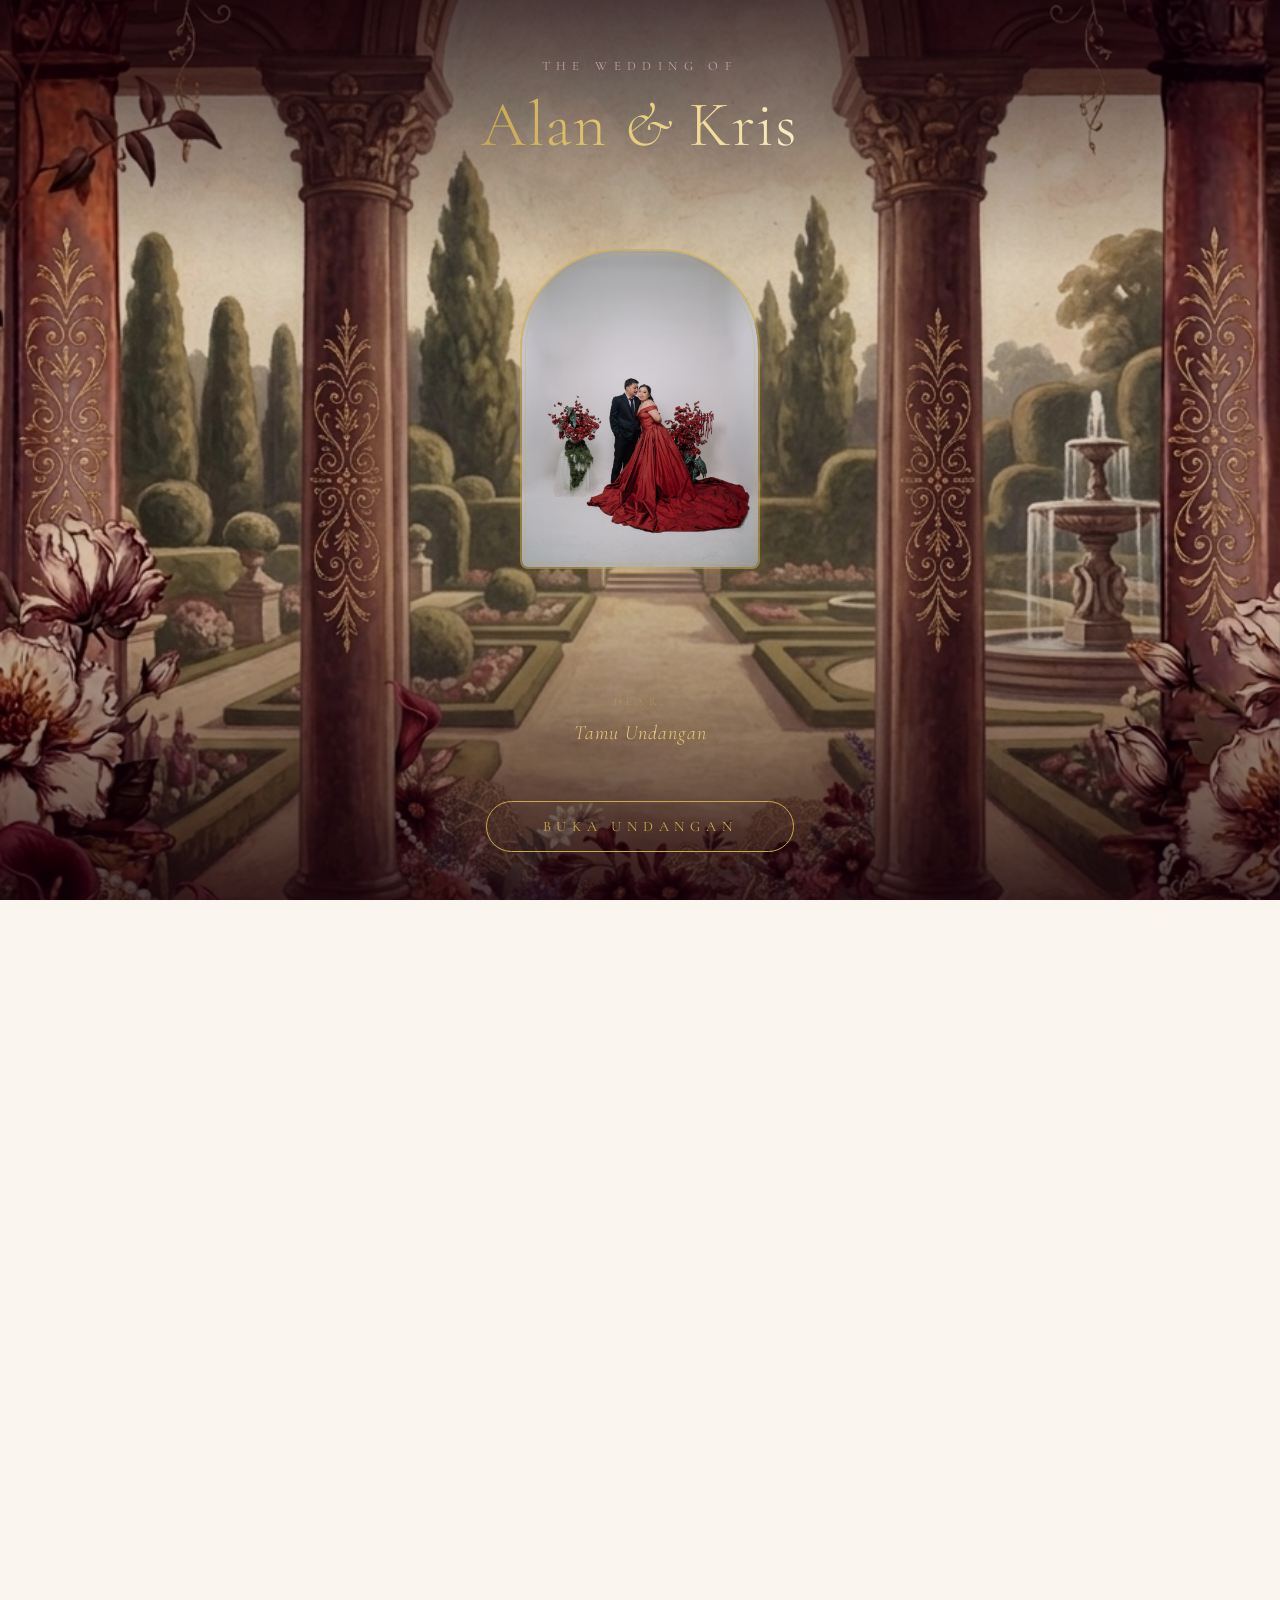
==== index.html @ 200d4e0f "update again" ====
<!DOCTYPE html>
<html lang="id">

<head>
    <meta charset="UTF-8">
    <meta name="viewport" content="width=device-width, initial-scale=1.0">
    <title>Undangan Pernikahan — Alan & Kris</title>
    <link rel="preconnect" href="https://fonts.googleapis.com">
    <link
        href="https://fonts.googleapis.com/css2?family=Cormorant+Garamond:ital,wght@0,300;0,400;0,600;1,300;1,400;1,600&family=EB+Garamond:ital,wght@0,400;0,500;1,400&display=swap"
        rel="stylesheet">
    <link rel="stylesheet" href="css/style.css">
</head>

<body>

    <!-- ===== PRELOADER ===== -->
    <div id="preloader">
        <div class="pre-inner">
            <div class="pre-monogram">
                <svg class="pre-ring" viewBox="0 0 200 200" xmlns="http://www.w3.org/2000/svg">
                    <circle cx="100" cy="100" r="90" fill="none" stroke="rgba(201,168,76,0.15)" stroke-width="0.5"/>
                    <circle cx="100" cy="100" r="82" fill="none" stroke="rgba(201,168,76,0.3)" stroke-width="0.8"/>
                    <circle cx="100" cy="100" r="80" fill="none" stroke="rgba(201,168,76,0.1)" stroke-width="0.3"/>
                    <!-- Ornamental dashes on outer ring -->
                    <circle cx="100" cy="100" r="90" fill="none" stroke="url(#goldGrad)" stroke-width="1" stroke-dasharray="4 12" class="pre-ring-rotate"/>
                    <!-- Corner flourishes -->
                    <path d="M100 12 Q100 6 94 10" fill="none" stroke="rgba(201,168,76,0.5)" stroke-width="0.8"/>
                    <path d="M100 12 Q100 6 106 10" fill="none" stroke="rgba(201,168,76,0.5)" stroke-width="0.8"/>
                    <path d="M100 188 Q100 194 94 190" fill="none" stroke="rgba(201,168,76,0.5)" stroke-width="0.8"/>
                    <path d="M100 188 Q100 194 106 190" fill="none" stroke="rgba(201,168,76,0.5)" stroke-width="0.8"/>
                    <path d="M12 100 Q6 100 10 94" fill="none" stroke="rgba(201,168,76,0.5)" stroke-width="0.8"/>
                    <path d="M12 100 Q6 100 10 106" fill="none" stroke="rgba(201,168,76,0.5)" stroke-width="0.8"/>
                    <path d="M188 100 Q194 100 190 94" fill="none" stroke="rgba(201,168,76,0.5)" stroke-width="0.8"/>
                    <path d="M188 100 Q194 100 190 106" fill="none" stroke="rgba(201,168,76,0.5)" stroke-width="0.8"/>
                    <!-- Small diamonds at cardinal points -->
                    <polygon points="100,8 103,12 100,16 97,12" fill="rgba(201,168,76,0.4)"/>
                    <polygon points="100,184 103,188 100,192 97,188" fill="rgba(201,168,76,0.4)"/>
                    <polygon points="8,100 12,97 16,100 12,103" fill="rgba(201,168,76,0.4)"/>
                    <polygon points="184,100 188,97 192,100 188,103" fill="rgba(201,168,76,0.4)"/>
                    <defs>
                        <linearGradient id="goldGrad" x1="0%" y1="0%" x2="100%" y2="100%">
                            <stop offset="0%" stop-color="#c9a84c"/>
                            <stop offset="50%" stop-color="#f0d78a"/>
                            <stop offset="100%" stop-color="#c9a84c"/>
                        </linearGradient>
                    </defs>
                </svg>
                <div class="pre-logo-text">
                    <span class="pre-letter">A</span>
                    <span class="pre-letter">K</span>
                </div>
            </div>
            <div class="pre-date">26 · 06 · 2026</div>
            <div class="pre-bar">
                <div class="pre-progress"></div>
            </div>
        </div>
    </div>

    <!-- ===== COVER / OPENING ===== -->
    <section id="cover">
        <div class="cover-bg">
            <img src="assets/cover/bg-cover.png" alt="Background">
        </div>
        <div class="cover-gradient"></div>
        <div class="cover-content">
            <div class="cover-title-area">
                <p class="wedding-label">The Wedding of</p>
                <h1 class="couple-names">Alan<span class="amp"> &amp; </span>Kris</h1>
            </div>
            <div class="cover-photo-frame">
                <div class="cover-photo-border">
                    <img src="assets/cover/hero.jpg" alt="Alan &amp; Kris">
                </div>
            </div>
            <div class="cover-footer">
                <div class="guest-label" id="guestLabel">
                    <span class="guest-to">Dear,</span>
                    <span class="guest-name" id="guestName">Tamu Undangan</span>
                </div>
                <button class="open-btn" id="openBtn" data-i18n="open-btn">Buka Undangan</button>
            </div>
        </div>
    </section>

    <!-- ===== MAIN CONTENT ===== -->
    <main id="mainContent">

        <!-- HERO -->
        <section id="hero">
            <div class="hero-bg">
                <img src="assets/hero/bg-hero.png" alt="Background">
            </div>
            <div class="hero-overlay"></div>
            <!-- Birds -->
            <div class="hero-birds">
                <span class="bird bird-1"></span>
                <span class="bird bird-2"></span>
                <span class="bird bird-3"></span>
                <span class="bird bird-4"></span>
                <span class="bird bird-5"></span>
            </div>
            <!-- Sparkles -->
            <span class="hero-sparkle sparkle-1"></span>
            <span class="hero-sparkle sparkle-2"></span>
            <span class="hero-sparkle sparkle-3"></span>
            <span class="hero-sparkle sparkle-4"></span>
            <div class="hero-content">
                <p class="grace-text" data-i18n="grace-text">Dengan anugerah Tuhan, kami dipersatukan dalam ikatan suci
                    pernikahan</p>
                <h2 class="hero-name">Alan <span class="amp">&amp;</span> Kris</h2>
                <div class="gold-ornament">
                    <span class="ornament-line"></span>
                    <span class="ornament-line"></span>
                </div>
                <div class="hero-photo-slider">
                    <div class="hero-photo-frame">
                        <div class="hero-photo-slide active">
                            <img src="assets/hero/slide1.png" alt="Alan &amp; Kris">
                        </div>
                        <div class="hero-photo-slide">
                            <img src="assets/hero/slide2.png" alt="Alan &amp; Kris">
                        </div>
                        <div class="hero-photo-slide">
                            <img src="assets/hero/slide3.png" alt="Alan &amp; Kris">
                        </div>
                    </div>
                    <div class="hero-dots">
                        <span class="hero-dot active"></span>
                        <span class="hero-dot"></span>
                        <span class="hero-dot"></span>
                    </div>
                </div>
                <div class="scroll-hint">
                    <span>↓</span>
                </div>
            </div>
        </section>

        <!-- PROFIL PASANGAN -->
        <section id="profil" class="section-padded">
            <div class="section-content">
                <h3 class="section-title fade-in" data-i18n="profil-title">Mempelai</h3>
                <p class="section-sub fade-in" data-i18n="profil-sub">Yang berbahagia dipersatukan dalam anugerah-Nya
                </p>
                <div class="profil-grid">

                    <!-- Pria -->
                    <div class="profil-card fade-in">
                        <div class="profil-photo-wrap">
                            <img src="assets/profil/man.png" alt="Alan Saputra Lengkoan"
                                onerror="this.style.display='none'">
                            <div class="profil-photo-fallback">A</div>
                        </div>
                        <div class="profil-role" data-i18n="role-groom">Mempelai Pria</div>
                        <h3 class="profil-name">Alan Saputra Lengkoan, S.Kom.</h3>
                        <div class="profil-divider"></div>
                        <p class="profil-parents" data-i18n="parents-groom">Putra dari</p>
                        <p class="profil-parents-name"><span data-i18n="title-mr">Bapak</span> Marnex Lengkoan &amp; <span data-i18n="title-mrs">Ibu</span> Limbong Minanga</p>
                        <a href="https://instagram.com/alanslengkoan" target="_blank" class="profil-ig">
                            <svg viewBox="0 0 24 24" fill="none">
                                <rect x="2" y="2" width="20" height="20" rx="5" stroke="currentColor"
                                    stroke-width="1.5" />
                                <circle cx="12" cy="12" r="4" stroke="currentColor" stroke-width="1.5" />
                                <circle cx="17.5" cy="6.5" r="1" fill="currentColor" /></svg>
                            @alanslengkoan
                        </a>
                    </div>

                    <!-- Wanita -->
                    <div class="profil-card fade-in">
                        <div class="profil-photo-wrap">
                            <img src="assets/profil/woman.png" alt="Kristina" onerror="this.style.display='none'">
                            <div class="profil-photo-fallback">K</div>
                        </div>
                        <div class="profil-role" data-i18n="role-bride">Mempelai Wanita</div>
                        <h3 class="profil-name">Kristina, S.S.</h3>
                        <div class="profil-divider"></div>
                        <p class="profil-parents" data-i18n="parents-bride">Putri dari</p>
                        <p class="profil-parents-name"><span data-i18n="title-mr">Bapak</span> Daniel Tadan &amp; <span data-i18n="title-mrs">Ibu</span> Yuliana Ere <span class="no-italic">(✝)</span></p>
                        <a href="https://instagram.com/krisdanielll" target="_blank" class="profil-ig">
                            <svg viewBox="0 0 24 24" fill="none">
                                <rect x="2" y="2" width="20" height="20" rx="5" stroke="currentColor"
                                    stroke-width="1.5" />
                                <circle cx="12" cy="12" r="4" stroke="currentColor" stroke-width="1.5" />
                                <circle cx="17.5" cy="6.5" r="1" fill="currentColor" /></svg>
                            @krisdanielll
                        </a>
                    </div>

                </div>
            </div>
        </section>

        <!-- BIBLE VERSE -->
        <section id="bible-verse" class="section-padded dark-section">
            <div class="glow-bg"></div>
            <div class="stained-glass-left"></div>
            <div class="stained-glass-right"></div>
            <div class="section-content fade-in">
                <blockquote>
                    <p class="verse-main" data-i18n-html="verse-main">"Demikianlah tinggal ketiga hal ini, yaitu<br>iman, pengharapan dan kasih,<br>dan yang paling besar di antaranya ialah kasih."</p>
                    <cite data-i18n="verse-cite">— 1 Korintus 13:13</cite>
                </blockquote>
            </div>
        </section>

        <!-- EVENT DETAILS -->
        <section id="events" class="section-padded">
            <div class="section-content">
                <h3 class="section-title fade-in" data-i18n="events-title">Rangkaian Acara</h3>
                <p class="section-sub fade-in" data-i18n="events-sub">Dengan sukacita kami mengundang Anda untuk
                    merayakan bersama kami</p>
                <div class="countdown fade-in">
                    <div class="count-box">
                        <div class="count-num" id="cdDays">00</div>
                        <div class="count-label" data-i18n="cd-days">Hari</div>
                    </div>
                    <div class="count-sep">·</div>
                    <div class="count-box">
                        <div class="count-num" id="cdHours">00</div>
                        <div class="count-label" data-i18n="cd-hours">Jam</div>
                    </div>
                    <div class="count-sep">·</div>
                    <div class="count-box">
                        <div class="count-num" id="cdMinutes">00</div>
                        <div class="count-label" data-i18n="cd-minutes">Menit</div>
                    </div>
                    <div class="count-sep">·</div>
                    <div class="count-box">
                        <div class="count-num" id="cdSeconds">00</div>
                        <div class="count-label" data-i18n="cd-seconds">Detik</div>
                    </div>
                </div>
                <div class="events-grid">
                    <div class="event-card fade-in">
                        <h4 data-i18n="ev1-title">Pemberkatan Nikah</h4>
                        <div class="event-divider"></div>
                        <p class="event-detail"><span>📅</span> <span data-i18n="ev1-date">Jumat, 26 · 06 · 2026</span>
                        </p>
                        <p class="event-detail"><span>🕘</span> 09:00 – Selesai WITA</p>
                        <p class="event-venue">Gedung Gereja Protestan Indonesia Luwu Jemaat Karatuan</p>
                        <p class="event-address">Lalong, Kec. Walenrang, Kab. Luwu</p>
                        <a href="https://maps.app.goo.gl/tFfrpsKCvfwpbsvq5" target="_blank" class="map-btn" data-i18n="map-btn">Lihat di
                            Peta ↗</a>
                    </div>
                    <div class="event-card fade-in">
                        <h4 data-i18n="ev2-title">Resepsi Pernikahan</h4>
                        <div class="event-divider"></div>
                        <p class="event-detail"><span>📅</span> <span data-i18n="ev2-date">Jumat, 26 · 06 · 2026</span>
                        </p>
                        <p class="event-detail"><span>🕛</span> 12:00 – Selesai WITA</p>
                        <p class="event-venue">Kediaman Mempelai Wanita</p>
                        <p class="event-address">Lalong, Kec. Walenrang, Kab. Luwu</p>
                        <a href="https://goo.gl/maps/9XjEzRinYDZadUop6" target="_blank" class="map-btn" data-i18n="map-btn">Lihat di
                            Peta ↗</a>
                    </div>
                </div>
                <div class="save-date-wrap fade-in">
                    <p class="save-date-text" data-i18n="save-date-text">Tandai harinya agar tidak terlewat</p>
                    <a class="save-date-btn"
                        href="https://calendar.google.com/calendar/r/eventedit?text=The+Wedding+of+Alan+%26+Kristina&dates=20260626T010000Z/20260626T080000Z&details=Pemberkatan+Nikah+%26+Resepsi+Pernikahan+Alan+%26+Kristina&location=Gedung+Gereja+Protestan+Indonesia+Luwu+Jemaat+Karatuan"
                        target="_blank">
                        <svg viewBox="0 0 20 20" fill="none">
                            <rect x="2" y="3" width="16" height="15" rx="2" stroke="currentColor" stroke-width="1.2" />
                            <path d="M2 8H18" stroke="currentColor" stroke-width="1.2" />
                            <path d="M6 1V4M14 1V4" stroke="currentColor" stroke-width="1.2" stroke-linecap="round" />
                        </svg>
                        <span data-i18n="save-date-btn">Simpan Tanggal</span>
                    </a>
                </div>
            </div>
        </section>

        <!-- LOVE STORY -->
        <section id="love-story" class="section-padded dark-section">
            <div class="section-content">
                <h3 class="section-title fade-in" data-i18n="ls-title">Kisah Cinta Kami</h3>
                <p class="section-sub fade-in" data-i18n="ls-sub">Sembilan tahun semesta merajut cerita ini</p>
                <div class="timeline">
                    <div class="timeline-item fade-in">
                        <div class="timeline-dot"></div>
                        <div class="timeline-year">2017</div>
                        <div class="timeline-body">
                            <h4 data-i18n="tl-2017a-h">Berawal dari Percakapan Sederhana</h4>
                            <p data-i18n="tl-2017a-p">Di tahun ketiga perkuliahan, semesta mulai merajut cerita kami —
                                dari percakapan sederhana di layar, dengan alasan yang terdengar biasa, namun perlahan
                                membawa kami saling mengenal.</p>
                        </div>
                    </div>
                    <div class="timeline-item fade-in">
                        <div class="timeline-dot"></div>
                        <div class="timeline-year">2017</div>
                        <div class="timeline-body">
                            <h4 data-i18n="tl-2017b-h">Pertemuan Pertama</h4>
                            <p data-i18n="tl-2017b-p">Pertemuan pertama di sebuah bazar kecil menjadi awal, di mana tawa
                                terasa ringan dan percakapan mengalir tanpa jeda. Sejak saat itu, kami berjalan sebagai
                                sahabat — saling menguatkan, saling menjaga, dalam langkah yang tenang dan sederhana.
                            </p>
                        </div>
                    </div>
                    <div class="timeline-item fade-in">
                        <div class="timeline-dot"></div>
                        <div class="timeline-year">2021</div>
                        <div class="timeline-body">
                            <h4 data-i18n="tl-2021-h">Dipertemukan Kembali</h4>
                            <p data-i18n="tl-2021-p">Meski sempat terpisah oleh jarak dan kesibukan, cerita ini tidak
                                benar-benar usai. Kami dipertemukan kembali dalam versi yang lebih dewasa, lebih siap —
                                dan kali ini, kami memilih untuk berjalan ke arah yang sama.</p>
                        </div>
                    </div>
                    <div class="timeline-item fade-in">
                        <div class="timeline-dot"></div>
                        <div class="timeline-year">2026</div>
                        <div class="timeline-body">
                            <h4 data-i18n="tl-2026-h">Bersama, Selamanya</h4>
                            <p data-i18n="tl-2026-p">Lebih dari lima tahun kami berjalan berdampingan, menjaga apa yang
                                sudah lama ada. Kini, kami memutuskan untuk tidak lagi berjalan sendiri — melainkan
                                bersama, selamanya.</p>
                        </div>
                    </div>
                </div>
            </div>
        </section>

        <!-- GALLERY -->
        <section id="gallery" class="dark-section no-floral">
            <div class="gallery-grid">
                <div class="gallery-item fade-in" data-index="0"><img src="assets/gallery/FIX05353.webp" alt="Momen 1" onerror="this.parentElement.classList.add('no-img')"></div>
                <div class="gallery-item fade-in" data-index="1"><img src="assets/gallery/ILO06723.webp" alt="Momen 2" onerror="this.parentElement.classList.add('no-img')"></div>
                <div class="gallery-item fade-in" data-index="2"><img src="assets/gallery/FIX05071.webp" alt="Momen 3" onerror="this.parentElement.classList.add('no-img')"></div>
                <div class="gallery-item fade-in" data-index="3"><img src="assets/gallery/FIX04960.webp" alt="Momen 4" onerror="this.parentElement.classList.add('no-img')"></div>
                <div class="gallery-item fade-in" data-index="4"><img src="assets/gallery/FIX05710.webp" alt="Momen 5" onerror="this.parentElement.classList.add('no-img')"></div>
                <div class="gallery-item fade-in" data-index="5"><img src="assets/gallery/ILO06598.webp" alt="Momen 6" onerror="this.parentElement.classList.add('no-img')"></div>
                <div class="gallery-item fade-in" data-index="6"><img src="assets/gallery/FIX05250.webp" alt="Momen 7" onerror="this.parentElement.classList.add('no-img')"></div>
                <div class="gallery-item fade-in" data-index="7"><img src="assets/gallery/FIX05856.webp" alt="Momen 8" onerror="this.parentElement.classList.add('no-img')"></div>
                <div class="gallery-item fade-in" data-index="8"><img src="assets/gallery/FIX04929.webp" alt="Momen 9" onerror="this.parentElement.classList.add('no-img')"></div>
                <div class="gallery-item fade-in" data-index="9"><img src="assets/gallery/ILO06740.webp" alt="Momen 10" onerror="this.parentElement.classList.add('no-img')"></div>
                <div class="gallery-item fade-in" data-index="10"><img src="assets/gallery/FIX05322.webp" alt="Momen 11" onerror="this.parentElement.classList.add('no-img')"></div>
                <div class="gallery-item fade-in" data-index="11"><img src="assets/gallery/FIX05608.webp" alt="Momen 12" onerror="this.parentElement.classList.add('no-img')"></div>
                <div class="gallery-item fade-in" data-index="12"><img src="assets/gallery/FIX05445.webp" alt="Momen 13" onerror="this.parentElement.classList.add('no-img')"></div>
                <div class="gallery-item fade-in" data-index="13"><img src="assets/gallery/ILO06697.webp" alt="Momen 14" onerror="this.parentElement.classList.add('no-img')"></div>
                <div class="gallery-item fade-in" data-index="14"><img src="assets/gallery/FIX05088.webp" alt="Momen 15" onerror="this.parentElement.classList.add('no-img')"></div>
                <div class="gallery-item fade-in" data-index="15"><img src="assets/gallery/FIX05734.webp" alt="Momen 16" onerror="this.parentElement.classList.add('no-img')"></div>
                <div class="gallery-item fade-in" data-index="16"><img src="assets/gallery/FIX04987.webp" alt="Momen 17" onerror="this.parentElement.classList.add('no-img')"></div>
                <div class="gallery-item fade-in" data-index="17"><img src="assets/gallery/FIX05653.webp" alt="Momen 18" onerror="this.parentElement.classList.add('no-img')"></div>
                <div class="gallery-item fade-in" data-index="18"><img src="assets/gallery/FIX05871.webp" alt="Momen 19" onerror="this.parentElement.classList.add('no-img')"></div>
                <div class="gallery-item fade-in" data-index="19"><img src="assets/gallery/FIX05404.webp" alt="Momen 20" onerror="this.parentElement.classList.add('no-img')"></div>
            </div>
        </section>

        <!-- RSVP & GUESTBOOK -->
        <section id="rsvp" class="section-padded">
            <div class="section-content">
                <h3 class="section-title fade-in" data-i18n="rsvp-title">Konfirmasi Kehadiran</h3>
                <p class="section-sub fade-in" data-i18n="rsvp-sub">Mohon konfirmasi kehadiran Anda sebelum 19 · 06 · 2026</p>
                <form class="rsvp-form fade-in" id="rsvpForm">
                    <div class="form-group">
                        <input type="text" placeholder="Nama Lengkap Anda" data-i18n-ph="rsvp-ph-name" required>
                    </div>
                    <div class="form-group">
                        <select required>
                            <option value="" data-i18n="rsvp-opt-default">Apakah Anda akan hadir?</option>
                            <option value="yes" data-i18n="rsvp-opt-yes">Ya, saya akan hadir</option>
                            <option value="no" data-i18n="rsvp-opt-no">Mohon maaf, saya tidak dapat hadir</option>
                        </select>
                    </div>
                    <div class="form-group">
                        <input type="number" placeholder="Jumlah Tamu" data-i18n-ph="rsvp-ph-guests" min="0" max="5">
                    </div>
                    <div class="form-group">
                        <textarea placeholder="Tuliskan doa dan ucapan selamat untuk Alan &amp; Kris..."
                            data-i18n-ph="gb-ph-msg" rows="4" required></textarea>
                    </div>
                    <button type="submit" class="submit-btn" id="rsvpSubmit" data-i18n="rsvp-submit">Konfirmasi
                        Kehadiran</button>
                </form>
                <p class="form-success hidden" id="rsvpSuccess" data-i18n="rsvp-success">✦ Terima kasih! Kehadiran Anda
                    telah kami catat. ✦</p>
                <div class="wishes-list" id="wishesList"></div>
            </div>
        </section>

        <!-- DIGITAL ENVELOPE -->
        <section id="gift" class="section-padded">
            <div class="section-content">
                <h3 class="section-title fade-in">Digital Gift</h3>
                <div class="amplop-sub fade-in" data-i18n-html="amplop-sub">Doa dan kehadiran Anda adalah hadiah
                    terbesar bagi kami.<br>Bagi yang ingin memberikan berkat, kami dengan rendah hati<br>menerima
                    melalui rekening berikut.</div>

                <!-- Animated Envelope -->
                <div class="envelope-wrap fade-in" id="envWrap">
                    <div class="env-body">

                        <!-- Flap SVG -->
                        <svg id="envFlap" class="env-flap" width="100%" viewBox="0 0 520 130"
                            preserveAspectRatio="none">
                            <rect width="520" height="130" fill="none" />
                            <path d="M0 0 L260 96 L520 0 Z" fill="#2a0012" stroke="#c9a84c55" stroke-width="0.8" />
                            <line x1="0" y1="0" x2="260" y2="96" stroke="#c9a84c22" stroke-width="0.5" />
                            <line x1="520" y1="0" x2="260" y2="96" stroke="#c9a84c22" stroke-width="0.5" />
                            <circle cx="260" cy="56" r="22" fill="#1e000e" stroke="#c9a84c" stroke-width="1" />
                            <circle cx="260" cy="56" r="14" fill="none" stroke="#c9a84c44" stroke-width="0.5" />
                            <text x="260" y="62" text-anchor="middle" font-size="8" fill="#c9a84c88"
                                font-family="Georgia,serif" font-style="italic">A &amp; K</text>
                        </svg>

                        <!-- Closed state -->
                        <div class="env-front" id="envFront">
                            <div class="env-label" data-i18n="env-label-to">Untuk</div>
                            <div class="env-name">Alan &amp; Kris</div>
                            <div class="env-separator"></div>
                            <div class="env-label" style="margin-bottom:6px;" data-i18n="env-label-from">dari</div>
                            <div class="env-from" id="envGuestName">Tamu Undangan</div>
                            <div class="env-hint" data-i18n="env-hint">— ketuk untuk membuka —</div>
                        </div>

                        <!-- Open state -->
                        <div class="env-content" id="envContent">

                            <div class="env-content-title">
                                <div class="env-content-label" data-i18n="env-content-label">Nomor Rekening</div>
                                <p class="env-content-sub" data-i18n="env-content-sub">Pilih bank untuk menyalin nomor
                                    rekening</p>
                            </div>

                            <!-- BCA -->
                            <div class="rek-card">
                                <div class="rek-header">
                                    <div class="bank-logo bank-bca">BCA</div>
                                    <div>
                                        <div class="bank-name">Bank BCA</div>
                                        <div class="bank-type" data-i18n="bank-type">Tabungan Individu</div>
                                    </div>
                                </div>
                                <div class="rek-row">
                                    <div class="rek-lbl" data-i18n="rek-lbl-num">Nomor Rekening</div>
                                    <div class="rek-val">7991513594</div>
                                </div>
                                <div class="rek-row">
                                    <div class="rek-lbl" data-i18n="rek-lbl-name">Atas Nama</div>
                                    <div class="rek-owner">Kristina</div>
                                </div>
                                <button class="rek-copy-btn" onclick="copyRek('7991513594','toastBca')">
                                    <svg viewBox="0 0 14 14" fill="none">
                                        <rect x="1" y="4" width="8" height="9" rx="1" stroke="#c9a84c"
                                            stroke-width="0.8" />
                                        <path
                                            d="M4 4V2.5A1.5 1.5 0 015.5 1h6A1.5 1.5 0 0113 2.5v7A1.5 1.5 0 0111.5 11H10"
                                            stroke="#c9a84c" stroke-width="0.8" /></svg>
                                    <span data-i18n="copy-btn">Salin Nomor Rekening</span>
                                </button>
                                <div class="copy-toast" id="toastBca" data-i18n="toast-bca">Nomor rekening BCA tersalin
                                    ✓</div>
                            </div>

                            <!-- Mandiri -->
                            <div class="rek-card">
                                <div class="rek-header">
                                    <div class="bank-logo bank-mandiri">MDR</div>
                                    <div>
                                        <div class="bank-name">Bank Mandiri</div>
                                        <div class="bank-type" data-i18n="bank-type">Tabungan Individu</div>
                                    </div>
                                </div>
                                <div class="rek-row">
                                    <div class="rek-lbl" data-i18n="rek-lbl-num">Nomor Rekening</div>
                                    <div class="rek-val">1740002467371</div>
                                </div>
                                <div class="rek-row">
                                    <div class="rek-lbl" data-i18n="rek-lbl-name">Atas Nama</div>
                                    <div class="rek-owner">Alan Saputra Lengkoan</div>
                                </div>
                                <button class="rek-copy-btn" onclick="copyRek('1740002467371','toastMandiri')">
                                    <svg viewBox="0 0 14 14" fill="none">
                                        <rect x="1" y="4" width="8" height="9" rx="1" stroke="#c9a84c"
                                            stroke-width="0.8" />
                                        <path
                                            d="M4 4V2.5A1.5 1.5 0 015.5 1h6A1.5 1.5 0 0113 2.5v7A1.5 1.5 0 0111.5 11H10"
                                            stroke="#c9a84c" stroke-width="0.8" /></svg>
                                    <span data-i18n="copy-btn">Salin Nomor Rekening</span>
                                </button>
                                <div class="copy-toast" id="toastMandiri" data-i18n="toast-mandiri">Nomor rekening
                                    Mandiri tersalin ✓</div>
                            </div>


                            <button class="close-env" onclick="closeEnvelope(event)" data-i18n="close-env">— tutup
                                amplop —</button>
                        </div>

                    </div>
                </div>

                <!-- Note -->
                <div class="gift-note-box fade-in">
                    <p class="gift-note-text">
                        <span data-i18n-html="gift-note">Kehadiran dan doa Bapak/Ibu/Saudara/i<br>adalah hadiah terbesar
                            dan terindah bagi kami.</span><br>
                        <span class="gift-note-names">— Alan &amp; Kris</span>
                    </p>
                </div>

            </div>
        </section>

        <!-- CLOSING -->
        <section id="closing" class="section-padded dark-section">
            <div class="closing-glow"></div>
            <div class="section-content fade-in">
                <h3 class="closing-names">Alan &amp; Kris</h3>
                <div class="gold-line"></div>
                <p class="closing-text" data-i18n="closing-text">Dengan hati yang penuh syukur, kami mengucapkan terima
                    kasih telah merayakan momen suci ini bersama kami. Kehadiran Anda adalah berkat terbesar bagi kami.
                </p>
                <div class="closing-verse-box">
                    <p class="closing-verse" data-i18n="closing-verse">"Kiranya kasih dan berkat Tuhan menyertai kita
                        semua"</p>
                </div>
                <p class="closing-sub" data-i18n="closing-sub">— Bersatu dalam Anugerah Tuhan —</p>
                <p class="closing-date">26 · 06 · 2026</p>
            </div>
        </section>

    </main>

    <!-- LIGHTBOX -->
    <div id="lightbox" class="lightbox" aria-hidden="true">
        <div class="lb-backdrop"></div>
        <button class="lb-close" id="lbClose" title="Tutup">
            <svg viewBox="0 0 24 24">
                <line x1="18" y1="6" x2="6" y2="18" />
                <line x1="6" y1="6" x2="18" y2="18" /></svg>
        </button>
        <button class="lb-nav lb-prev" id="lbPrev" title="Sebelumnya">
            <svg viewBox="0 0 24 24">
                <polyline points="15 18 9 12 15 6" /></svg>
        </button>
        <div class="lb-img-wrap">
            <img id="lbImg" src="" alt="">
        </div>
        <button class="lb-nav lb-next" id="lbNext" title="Berikutnya">
            <svg viewBox="0 0 24 24">
                <polyline points="9 18 15 12 9 6" /></svg>
        </button>
        <div class="lb-counter" id="lbCounter">1 / 6</div>
    </div>

    <!-- FLOATING NAV -->
    <nav id="floatNav" class="float-nav" aria-label="Navigasi Cepat">
        <a href="#hero" class="fn-item">
            <svg viewBox="0 0 24 24">
                <path d="M3 9l9-7 9 7v11a2 2 0 01-2 2H5a2 2 0 01-2-2z" />
                <polyline points="9 22 9 12 15 12 15 22" /></svg>
        </a>
        <a href="#profil" class="fn-item">
            <svg viewBox="0 0 24 24">
                <circle cx="8" cy="7" r="3" />
                <path d="M2 20c0-3.3 2.7-6 6-6h1" />
                <circle cx="17" cy="10" r="3" />
                <path d="M14 20c0-2.2 1.8-4 4-4s4 1.8 4 4" /></svg>
        </a>
        <a href="#love-story" class="fn-item">
            <svg viewBox="0 0 24 24">
                <path
                    d="M20.84 4.61a5.5 5.5 0 00-7.78 0L12 5.67l-1.06-1.06a5.5 5.5 0 00-7.78 7.78l1.06 1.06L12 21.23l7.78-7.78 1.06-1.06a5.5 5.5 0 000-7.78z" />
            </svg>
        </a>
        <a href="#events" class="fn-item">
            <svg viewBox="0 0 24 24">
                <rect x="3" y="4" width="18" height="18" rx="2" />
                <line x1="16" y1="2" x2="16" y2="6" />
                <line x1="8" y1="2" x2="8" y2="6" />
                <line x1="3" y1="10" x2="21" y2="10" /></svg>
        </a>
        <a href="#gallery" class="fn-item">
            <svg viewBox="0 0 24 24">
                <rect x="3" y="3" width="18" height="18" rx="2" />
                <circle cx="8.5" cy="8.5" r="1.5" />
                <polyline points="21 15 16 10 5 21" /></svg>
        </a>
        <a href="#rsvp" class="fn-item">
            <svg viewBox="0 0 24 24">
                <path d="M9 11l3 3L22 4" />
                <path d="M21 12v7a2 2 0 01-2 2H5a2 2 0 01-2-2V5a2 2 0 012-2h11" /></svg>
        </a>
        <a href="#gift" class="fn-item">
            <svg viewBox="0 0 24 24">
                <polyline points="20 12 20 22 4 22 4 12" />
                <rect x="2" y="7" width="20" height="5" />
                <line x1="12" y1="22" x2="12" y2="7" />
                <path d="M12 7H7.5a2.5 2.5 0 010-5C11 2 12 7 12 7z" />
                <path d="M12 7h4.5a2.5 2.5 0 000-5C13 2 12 7 12 7z" /></svg>
        </a>
        <span class="fn-sep"></span>
        <button class="fn-item fn-lang" id="langToggle" title="Switch Language">EN</button>
        <button class="fn-item" id="musicToggle" title="Musik">
            <svg viewBox="0 0 24 24">
                <path d="M9 18V5l12-2v13" />
                <circle cx="6" cy="18" r="3" />
                <circle cx="18" cy="16" r="3" /></svg>
        </button>
    </nav>

    <audio id="bgMusic" loop preload="none">
        <source src="assets/audio/music.mp3" type="audio/mpeg">
    </audio>

    <script src="js/main.js"></script>
    <script>
        // Disable right-click
        document.addEventListener('contextmenu', function (e) { e.preventDefault(); });
        // Disable keyboard shortcuts for DevTools
        document.addEventListener('keydown', function (e) {
            if (e.key === 'F12') { e.preventDefault(); return false; }
            if (e.ctrlKey && e.shiftKey && (e.key === 'I' || e.key === 'J' || e.key === 'C')) { e.preventDefault(); return false; }
            if (e.ctrlKey && e.key === 'u') { e.preventDefault(); return false; }
        });
        // Disable text selection
        document.body.style.userSelect = 'none';
        document.body.style.webkitUserSelect = 'none';
    </script>
</body>

</html>
---- css/style.css ----
/* ===================================================
   WEDDING INVITATION — Elegant & Luxury CSS
   Color Palette: Gold · White · Burgundy
=================================================== */

:root {
    --gold: #c9a84c;
    --gold-light: #e8c97a;
    --gold-lighter: #f5e4b0;
    --gold-dark: #8b6914;
    --gold-glow: rgba(201, 168, 76, 0.15);
    --white: #fdf8f0;
    --off-white: #f5ede6;
    --cream: #faf5ef;
    --cream-dark: #f0e6da;
    --burgundy: #5a0028;
    --burgundy-deep: #3d001a;
    --burgundy-light: #7a0038;
    --burgundy-muted: #8c1045;
    --black: #130008;
    --dark: #1e000e;
    --dark2: #280014;
    --dark3: #32001a;
    --text-dark: #3a1520;
    --text-dark-muted: rgba(58, 21, 32, 0.6);
    --text-muted: rgba(240, 210, 220, 0.65);
    --rose-muted: rgba(235, 190, 208, 0.72);
    --font-serif: 'Cormorant Garamond', 'EB Garamond', Georgia, serif;
    --transition: 0.4s cubic-bezier(0.25, 0.46, 0.45, 0.94);
}

/* ===== RESET & BASE ===== */
*,
*::before,
*::after {
    margin: 0;
    padding: 0;
    box-sizing: border-box;
}

html {
    scroll-behavior: smooth;
    font-size: 16px;
}

body {
    background: var(--cream);
    color: var(--text-dark);
    font-family: var(--font-serif);
    overflow-x: hidden;
    overflow-y: hidden;
    line-height: 1.7;
}

body.scroll-unlocked {
    overflow-y: auto;
}

img {
    max-width: 100%;
    display: block;
}

a {
    text-decoration: none;
}

/* ===== COVER ===== */
#cover {
    position: fixed;
    inset: 0;
    display: flex;
    align-items: stretch;
    background: #0a0004;
    z-index: 1000;
    transition: transform 1s cubic-bezier(0.65, 0, 0.35, 1);
}

#cover.slide-up {
    transform: translateY(-100%);
    pointer-events: none;
}


.cover-bg {
    position: absolute;
    inset: 0;
    z-index: 0;
    pointer-events: none;
}

.cover-bg img {
    width: 100%;
    height: 100%;
    object-fit: cover;
    object-position: center center;
    opacity: 0.9;
}

.cover-gradient {
    position: absolute;
    inset: 0;
    z-index: 1;
    background: linear-gradient(to bottom,
            rgba(19, 0, 8, 0.7) 0%,
            rgba(10, 0, 4, 0.02) 30%,
            rgba(10, 0, 4, 0.02) 65%,
            rgba(19, 0, 8, 0.75) 100%);
    pointer-events: none;
}

.cover-content {
    position: relative;
    z-index: 3;
    text-align: center;
    padding: 3.5rem 2rem 3rem;
    width: 100%;
    height: 100%;
    max-width: none;
    display: flex;
    flex-direction: column;
    justify-content: space-between;
    align-items: center;
    box-sizing: border-box;
}

.cover-title-area {
    display: flex;
    flex-direction: column;
    align-items: center;
}

.cover-photo-frame {
    flex: 1;
    display: flex;
    align-items: center;
    justify-content: center;
    padding: 0.5rem 0;
    max-height: 45vh;
}

.cover-photo-border {
    width: 200px;
    height: 270px;
    border-radius: 100px 100px 8px 8px;
    overflow: hidden;
    border: 2px solid rgba(201, 168, 76, 0.6);
    box-shadow:
        0 0 20px rgba(201, 168, 76, 0.15),
        0 0 60px rgba(201, 168, 76, 0.08),
        inset 0 0 30px rgba(0, 0, 0, 0.3);
    position: relative;
}

.cover-photo-border::before {
    content: '';
    position: absolute;
    inset: 3px;
    border-radius: 97px 97px 6px 6px;
    border: 1px solid rgba(201, 168, 76, 0.3);
    z-index: 1;
    pointer-events: none;
}

.cover-photo-border img {
    width: 100%;
    height: 100%;
    object-fit: cover;
    object-position: center 20%;
    display: block;
}

.cover-footer {
    display: flex;
    flex-direction: column;
    align-items: center;
    gap: 1rem;
    width: 100%;
    max-width: 360px;
}

.cross-icon {
    font-size: 2.8rem;
    color: var(--gold);
    margin-bottom: 1.2rem;
    display: block;
    animation: glowPulse 3s ease-in-out infinite;
    filter: drop-shadow(0 0 8px rgba(201, 168, 76, 0.6));
}

.wedding-label {
    font-size: 0.8rem;
    letter-spacing: 0.5em;
    text-transform: uppercase;
    color: var(--rose-muted);
    margin-bottom: 0.8rem;
}

.couple-names {
    font-size: clamp(3rem, 9vw, 5.5rem);
    font-weight: 300;
    line-height: 1.05;
    letter-spacing: 0.02em;
    background: linear-gradient(90deg, #c9a84c 0%, #f0d78a 25%, #fff8e7 48%, #f0d78a 72%, #c9a84c 100%);
    background-size: 250% auto;
    -webkit-background-clip: text;
    background-clip: text;
    -webkit-text-fill-color: transparent;
    animation: shimmerText 6s linear infinite;
}

.amp {
    font-style: italic;
    font-weight: 300;
}

.verse-box {
    margin: 2.5rem auto;
    padding: 1.8rem 2.5rem;
    border: 1px solid rgba(201, 168, 76, 0.25);
    border-top: none;
    border-bottom: none;
    background: linear-gradient(135deg, rgba(201, 168, 76, 0.04) 0%, transparent 100%);
    position: relative;
}

.verse-box::before,
.verse-box::after {
    content: '';
    position: absolute;
    left: 0;
    right: 0;
    height: 1px;
    background: linear-gradient(to right, transparent, var(--gold), transparent);
}

.verse-box::before {
    top: 0;
}

.verse-box::after {
    bottom: 0;
}

.verse-text {
    font-style: italic;
    font-size: 1.05rem;
    color: var(--off-white);
    line-height: 1.9;
}

.verse-ref {
    font-size: 0.82rem;
    color: var(--gold-light);
    margin-top: 0.8rem;
    letter-spacing: 0.15em;
}

.countdown {
    display: flex;
    justify-content: center;
    align-items: center;
    gap: 1rem;
    margin: 1.8rem 0 2.5rem;
}

.count-box {
    text-align: center;
    min-width: 52px;
}

.count-num {
    font-size: clamp(1.8rem, 5vw, 2.8rem);
    font-weight: 300;
    color: var(--burgundy);
    line-height: 1;
    letter-spacing: 0.05em;
}

.count-label {
    font-size: 0.65rem;
    letter-spacing: 0.3em;
    text-transform: uppercase;
    color: var(--gold-dark);
    margin-top: 0.4rem;
}

.count-sep {
    font-size: 1.5rem;
    color: rgba(90, 0, 40, 0.3);
    line-height: 1;
    margin-bottom: 1rem;
}


.guest-label {
    margin-top: 2rem;
    display: flex;
    flex-direction: column;
    align-items: center;
    gap: 0.3rem;
}

.guest-to {
    font-size: 0.68rem;
    letter-spacing: 0.4em;
    text-transform: uppercase;
    color: rgba(201, 168, 76, 0.5);
}

.guest-name {
    font-size: 1.25rem;
    font-style: italic;
    font-weight: 300;
    color: var(--gold-light);
    letter-spacing: 0.05em;
    text-shadow: 0 0 18px rgba(201, 168, 76, 0.3);
}

.open-btn {
    margin-top: 2.2rem;
    padding: 1rem 3.5rem;
    background: transparent;
    border: 1px solid var(--gold);
    color: var(--gold);
    font-family: var(--font-serif);
    font-size: 0.9rem;
    letter-spacing: 0.4em;
    text-transform: uppercase;
    cursor: pointer;
    transition: var(--transition);
    position: relative;
    overflow: hidden;
}

.open-btn::before {
    content: '';
    position: absolute;
    inset: 0;
    background: linear-gradient(135deg, var(--gold-dark), var(--gold), var(--gold-light));
    transform: scaleX(0);
    transform-origin: left;
    transition: transform 0.5s ease;
    z-index: -1;
}

.open-btn {
    border-radius: 50px;
}

.open-btn:hover {
    color: var(--black);
    border-color: var(--gold-light);
}

.open-btn:hover::before {
    transform: scaleX(1);
    border-radius: 50px;
}


/* ===== MAIN CONTENT ===== */
#mainContent {
    opacity: 0;
    transition: opacity 1s ease;
}

#mainContent.visible {
    opacity: 1;
}

.hidden {
    display: none !important;
}

/* ===== HERO ===== */
#hero {
    position: relative;
    min-height: 100vh;
    display: flex;
    align-items: center;
    justify-content: center;
    overflow: hidden;
    background: var(--dark);
}

.hero-bg {
    position: absolute;
    inset: 0;
    z-index: 0;
}

.hero-bg img {
    position: fixed;
    top: 0;
    left: 0;
    width: 100%;
    height: 100vh;
    object-fit: cover;
    object-position: center center;
    opacity: 0.85;
}

.hero-overlay {
    position: absolute;
    inset: 0;
    z-index: 1;
    background:
        radial-gradient(ellipse 80% 60% at 50% 40%, rgba(5, 5, 5, 0.15) 0%, rgba(5, 5, 5, 0.6) 60%, rgba(5, 5, 5, 0.85) 100%);
}

/* --- Birds --- */
.hero-birds {
    position: absolute;
    inset: 0;
    z-index: 2;
    pointer-events: none;
    overflow: hidden;
}

.bird {
    position: absolute;
    display: block;
    background: none;
}

.bird::before,
.bird::after {
    content: '';
    position: absolute;
    background: rgba(201, 168, 76, 0.5);
    border-radius: 50% 50% 0 50%;
}

.bird::before {
    width: 12px;
    height: 4px;
    transform: rotate(-30deg);
    transform-origin: right center;
    animation: birdWingLeft 0.6s ease-in-out infinite alternate;
}

.bird::after {
    width: 12px;
    height: 4px;
    left: 0;
    transform: rotate(30deg);
    transform-origin: left center;
    animation: birdWingRight 0.6s ease-in-out infinite alternate;
}

.bird-1 { top: 15%; left: -5%; animation: birdFly1 12s linear infinite; }
.bird-2 { top: 22%; left: -8%; animation: birdFly2 16s linear infinite 3s; }
.bird-3 { top: 10%; left: -3%; animation: birdFly3 14s linear infinite 6s; }
.bird-4 { top: 28%; left: -6%; animation: birdFly1 18s linear infinite 9s; }
.bird-5 { top: 18%; left: -4%; animation: birdFly2 13s linear infinite 1.5s; }

.bird-2::before, .bird-2::after { width: 10px; height: 3px; }
.bird-4::before, .bird-4::after { width: 9px; height: 3px; background: rgba(201, 168, 76, 0.35); }
.bird-5::before, .bird-5::after { width: 11px; height: 3px; }

@keyframes birdWingLeft {
    0% { transform: rotate(-30deg); }
    100% { transform: rotate(-55deg); }
}

@keyframes birdWingRight {
    0% { transform: rotate(30deg); }
    100% { transform: rotate(55deg); }
}

@keyframes birdFly1 {
    0% { transform: translate(0, 0); opacity: 0; }
    5% { opacity: 0.8; }
    90% { opacity: 0.8; }
    100% { transform: translate(110vw, -8vh); opacity: 0; }
}

@keyframes birdFly2 {
    0% { transform: translate(0, 0); opacity: 0; }
    5% { opacity: 0.7; }
    90% { opacity: 0.7; }
    100% { transform: translate(115vw, -12vh); opacity: 0; }
}

@keyframes birdFly3 {
    0% { transform: translate(0, 0); opacity: 0; }
    5% { opacity: 0.6; }
    90% { opacity: 0.6; }
    100% { transform: translate(108vw, -5vh); opacity: 0; }
}

/* --- Sparkles --- */
.hero-sparkle {
    position: absolute;
    z-index: 2;
    width: 4px;
    height: 4px;
    border-radius: 50%;
    background: rgba(201, 168, 76, 0.7);
    box-shadow: 0 0 6px rgba(201, 168, 76, 0.5);
    pointer-events: none;
    animation: sparkleFloat 4s ease-in-out infinite;
}

.sparkle-1 { top: 20%; left: 15%; animation-delay: 0s; }
.sparkle-2 { top: 35%; right: 20%; animation-delay: 1s; }
.sparkle-3 { top: 55%; left: 25%; animation-delay: 2s; }
.sparkle-4 { top: 45%; right: 15%; animation-delay: 3s; }

@keyframes sparkleFloat {
    0%, 100% { opacity: 0; transform: translateY(0) scale(0.5); }
    25% { opacity: 1; transform: translateY(-10px) scale(1); }
    50% { opacity: 0.6; transform: translateY(-5px) scale(0.8); }
    75% { opacity: 1; transform: translateY(-15px) scale(1.1); }
}

/* --- Hero Content --- */
.hero-content {
    position: relative;
    z-index: 3;
    text-align: center;
    padding: 3rem 2rem 2rem;
    max-width: 700px;
}

.grace-text {
    font-style: italic;
    color: var(--rose-muted);
    letter-spacing: 0.08em;
    font-size: 1rem;
    margin-bottom: 2rem;
    opacity: 0.9;
}

.hero-name {
    font-size: clamp(1.6rem, 5vw, 4.5rem);
    font-weight: 300;
    line-height: 1.15;
    letter-spacing: 0.03em;
    white-space: nowrap;
    background: linear-gradient(90deg, #c9a84c 0%, #f0d78a 25%, #fff8e7 48%, #f0d78a 72%, #c9a84c 100%);
    background-size: 250% auto;
    -webkit-background-clip: text;
    background-clip: text;
    -webkit-text-fill-color: transparent;
    animation: shimmerText 6s linear infinite;
    animation-delay: -3s;
}

.gold-ornament {
    display: flex;
    align-items: center;
    justify-content: center;
    gap: 1rem;
    margin: 1.2rem 0;
}

.ornament-line {
    flex: 1;
    max-width: 120px;
    height: 1px;
    background: linear-gradient(to right, transparent, var(--gold), transparent);
}

/* --- Hero Photo Slider --- */
.hero-photo-slider {
    margin-top: 2rem;
    display: flex;
    flex-direction: column;
    align-items: center;
}

.hero-photo-frame {
    width: 220px;
    height: 280px;
    border-radius: 110px 110px 10px 10px;
    overflow: hidden;
    position: relative;
    border: 2px solid rgba(201, 168, 76, 0.5);
    box-shadow:
        0 0 25px rgba(201, 168, 76, 0.12),
        0 0 80px rgba(201, 168, 76, 0.06),
        inset 0 0 40px rgba(0, 0, 0, 0.25);
}

.hero-photo-frame::before {
    content: '';
    position: absolute;
    inset: 3px;
    border-radius: 108px 108px 8px 8px;
    border: 1px solid rgba(201, 168, 76, 0.25);
    z-index: 2;
    pointer-events: none;
}

.hero-photo-slide {
    position: absolute;
    inset: 0;
    opacity: 0;
    transition: opacity 1.4s ease;
}

.hero-photo-slide.active {
    opacity: 1;
}

.hero-photo-slide img {
    width: 100%;
    height: 100%;
    object-fit: cover;
    object-position: center 15%;
    display: block;
}

.hero-dots {
    display: flex;
    gap: 10px;
    margin-top: 1rem;
}

.hero-dot {
    width: 7px;
    height: 7px;
    border-radius: 50%;
    background: rgba(201, 168, 76, 0.35);
    border: 1px solid rgba(201, 168, 76, 0.55);
    transition: all 0.4s ease;
    cursor: pointer;
}

.hero-dot.active {
    background: var(--gold);
    transform: scale(1.35);
    border-color: var(--gold-light);
}

.scroll-hint {
    margin-top: 2rem;
    color: var(--gold);
    font-size: 1.5rem;
    animation: floatDown 2s ease-in-out infinite;
    opacity: 0.6;
}

/* ===== SHARED SECTION STYLES ===== */
.section-padded {
    padding: 7rem 2rem;
    position: relative;
}

.section-padded::before {
    content: '';
    position: absolute;
    top: 0;
    left: 50%;
    transform: translateX(-50%);
    width: 60%;
    max-width: 400px;
    height: 1px;
    background: linear-gradient(to right, transparent, rgba(201, 168, 76, 0.5), transparent);
}

.dark-section {
    background: var(--burgundy-deep);
    color: var(--white);
}

.section-content {
    max-width: 900px;
    margin: 0 auto;
    text-align: center;
}

.section-title {
    font-size: clamp(2rem, 5vw, 3.2rem);
    font-weight: 300;
    color: var(--gold-dark);
    letter-spacing: 0.05em;
    margin-bottom: 0.6rem;
}

.dark-section .section-title {
    color: var(--gold-light);
}

.section-sub {
    font-style: italic;
    color: var(--text-dark-muted);
    margin-bottom: 3.5rem;
    font-size: 1.05rem;
}

.dark-section .section-sub {
    color: var(--text-muted);
}

/* ===== PROFIL PASANGAN ===== */
#profil {
    background:
        radial-gradient(ellipse 70% 50% at 50% 0%, rgba(201, 168, 76, 0.06) 0%, transparent 65%),
        var(--cream);
}

.profil-grid {
    display: grid;
    grid-template-columns: repeat(auto-fit, minmax(240px, 1fr));
    gap: 2rem;
    margin-top: 1rem;
    max-width: 680px;
    margin-left: auto;
    margin-right: auto;
}

.profil-card {
    text-align: center;
    padding: 2.5rem 1.5rem;
    border: 1px solid rgba(201, 168, 76, 0.3);
    background: rgba(255, 255, 255, 0.7);
    position: relative;
    transition: border-color 0.4s, box-shadow 0.4s;
}

.profil-card::before {
    content: '';
    position: absolute;
    top: 0;
    left: 0;
    right: 0;
    height: 2px;
    background: linear-gradient(to right, transparent, var(--gold), transparent);
}

.profil-card:hover {
    border-color: rgba(201, 168, 76, 0.5);
    box-shadow: 0 12px 40px rgba(201, 168, 76, 0.12);
}

.profil-photo-wrap {
    width: 160px;
    height: 200px;
    margin: 0 auto 1.2rem;
    border-radius: 16px;
    border: 1.5px solid rgba(201, 168, 76, 0.4);
    overflow: hidden;
    position: relative;
    background: rgba(201, 168, 76, 0.05);
    box-shadow: 0 8px 24px rgba(0, 0, 0, 0.3);
}

.profil-photo-wrap img {
    width: 100%;
    height: 100%;
    object-fit: cover;
    object-position: center top;
}

.profil-photo-fallback {
    position: absolute;
    inset: 0;
    display: flex;
    align-items: center;
    justify-content: center;
    font-size: 2.5rem;
    font-style: italic;
    color: rgba(201, 168, 76, 0.4);
    font-family: var(--font-serif);
}

.profil-role {
    font-size: 0.68rem;
    letter-spacing: 0.4em;
    text-transform: uppercase;
    color: var(--gold);
    margin-bottom: 0.5rem;
}

.profil-name {
    font-size: 1.3rem;
    font-weight: 300;
    font-style: italic;
    color: var(--burgundy);
    letter-spacing: 0.03em;
    margin-bottom: 0;
}

.profil-divider {
    width: 60px;
    height: 1px;
    background: linear-gradient(to right, transparent, var(--gold), transparent);
    margin: 1rem auto;
}

.profil-parents {
    font-size: 0.8rem;
    color: var(--text-dark-muted);
    font-style: italic;
    margin-bottom: 0.3rem;
}

.profil-parents-name {
    font-size: 0.9rem;
    color: var(--text-dark);
    font-style: italic;
    margin-bottom: 1.2rem;
}

.no-italic {
    font-style: normal;
    line-height: 1.6;
}

.profil-ig {
    display: inline-flex;
    align-items: center;
    gap: 0.4rem;
    font-size: 0.8rem;
    color: var(--gold);
    border: 1px solid rgba(201, 168, 76, 0.3);
    padding: 0.4rem 1rem;
    text-decoration: none;
    letter-spacing: 0.05em;
    transition: var(--transition);
}

.profil-ig svg {
    width: 14px;
    height: 14px;
}

.profil-ig:hover {
    background: rgba(201, 168, 76, 0.08);
    border-color: var(--gold);
}

/* ===== SAVE THE DATE ===== */
.save-date-wrap {
    text-align: center;
    margin-top: 2.5rem;
    padding-top: 2rem;
    border-top: 1px solid rgba(201, 168, 76, 0.1);
}

.save-date-text {
    font-size: 0.85rem;
    font-style: italic;
    color: var(--text-dark-muted);
    margin-bottom: 1rem;
    letter-spacing: 0.05em;
}

.save-date-btn {
    display: inline-flex;
    align-items: center;
    gap: 0.6rem;
    padding: 0.8rem 2rem;
    border: 1px solid var(--gold);
    color: var(--gold);
    font-family: var(--font-serif);
    font-size: 0.85rem;
    letter-spacing: 0.25em;
    text-transform: uppercase;
    text-decoration: none;
    transition: var(--transition);
    background: transparent;
}

.save-date-btn svg {
    width: 16px;
    height: 16px;
}

.save-date-btn:hover {
    background: rgba(201, 168, 76, 0.1);
    box-shadow: 0 0 20px rgba(201, 168, 76, 0.1);
}

/* ===== BIBLE VERSE SECTION ===== */
#bible-verse {
    background:
        radial-gradient(ellipse 50% 40% at 50% 50%, rgba(201, 168, 76, 0.08) 0%, transparent 60%),
        var(--burgundy-deep);
    color: var(--white);
    position: relative;
    overflow: hidden;
}

.glow-bg {
    position: absolute;
    top: 50%;
    left: 50%;
    transform: translate(-50%, -50%);
    width: 600px;
    height: 400px;
    background: radial-gradient(ellipse, rgba(201, 168, 76, 0.07) 0%, transparent 65%);
    pointer-events: none;
}

.stained-glass-left,
.stained-glass-right {
    position: absolute;
    top: 0;
    bottom: 0;
    width: 120px;
    background: repeating-linear-gradient(0deg,
            transparent,
            transparent 30px,
            rgba(201, 168, 76, 0.02) 30px,
            rgba(201, 168, 76, 0.02) 31px);
    pointer-events: none;
}

.stained-glass-left {
    left: 0;
}

.stained-glass-right {
    right: 0;
}

.cross-small {
    color: var(--gold);
    font-size: 1.6rem;
    margin-bottom: 1.8rem;
    display: block;
    filter: drop-shadow(0 0 8px rgba(201, 168, 76, 0.5));
}

blockquote {
    padding: 2.5rem 3rem;
    border: 1px solid rgba(201, 168, 76, 0.25);
    background: rgba(201, 168, 76, 0.04);
    max-width: 680px;
    margin: 0 auto;
    position: relative;
}

blockquote::before,
blockquote::after {
    content: '';
    position: absolute;
    left: 50%;
    transform: translateX(-50%);
    width: 40px;
    height: 1px;
    background: var(--gold);
}

blockquote::before {
    top: -1px;
}

blockquote::after {
    bottom: -1px;
}

.verse-main {
    font-style: italic;
    font-size: clamp(1.2rem, 2.5vw, 1.5rem);
    line-height: 1.95;
    color: var(--white);
}

blockquote cite {
    display: block;
    margin-top: 1.5rem;
    color: var(--gold-light);
    font-size: 0.88rem;
    letter-spacing: 0.15em;
    font-style: normal;
}

/* ===== LOVE STORY / TIMELINE ===== */
.timeline {
    position: relative;
    max-width: 640px;
    margin: 1rem auto 0;
    text-align: left;
}

.timeline::before {
    content: '';
    position: absolute;
    left: 90px;
    top: 0;
    bottom: 0;
    width: 1px;
    background: linear-gradient(to bottom, transparent 0%, var(--gold) 15%, var(--gold) 85%, transparent 100%);
}

.timeline-item {
    display: flex;
    gap: 2rem;
    margin-bottom: 3rem;
    position: relative;
    align-items: flex-start;
}

.timeline-dot {
    position: absolute;
    left: 84px;
    top: 6px;
    width: 14px;
    height: 14px;
    border-radius: 50%;
    background: var(--gold);
    box-shadow: 0 0 12px rgba(201, 168, 76, 0.8), 0 0 24px rgba(201, 168, 76, 0.4);
    z-index: 1;
}

.timeline-year {
    width: 80px;
    flex-shrink: 0;
    color: var(--gold);
    font-size: 1.1rem;
    font-weight: 500;
    letter-spacing: 0.05em;
    padding-top: 2px;
}

.timeline-body {
    padding-left: 1.5rem;
    flex: 1;
}

.timeline-body h4 {
    color: var(--gold-light);
    font-size: 1.1rem;
    font-weight: 400;
    margin-bottom: 0.4rem;
    letter-spacing: 0.05em;
}

.timeline-body p {
    color: var(--text-muted);
    font-style: italic;
    font-size: 0.98rem;
    line-height: 1.75;
}

/* ===== EVENT DETAILS ===== */
#events {
    background:
        radial-gradient(ellipse 60% 50% at 25% 80%, rgba(201, 168, 76, 0.05) 0%, transparent 55%),
        radial-gradient(ellipse 60% 50% at 75% 20%, rgba(201, 168, 76, 0.05) 0%, transparent 55%),
        var(--cream);
}

.events-grid {
    display: grid;
    grid-template-columns: repeat(auto-fit, minmax(280px, 1fr));
    gap: 2rem;
    margin-top: 1rem;
}

.event-card {
    border: 1px solid rgba(201, 168, 76, 0.3);
    padding: 3rem 2.5rem;
    background: rgba(255, 255, 255, 0.7);
    transition: border-color 0.4s, box-shadow 0.4s, transform 0.4s;
    position: relative;
    overflow: hidden;
}

.event-card::before {
    content: '';
    position: absolute;
    inset: 0;
    background: radial-gradient(ellipse at top, rgba(201, 168, 76, 0.06) 0%, transparent 60%);
    opacity: 0;
    transition: opacity 0.4s;
}

.event-card:hover {
    border-color: rgba(201, 168, 76, 0.6);
    box-shadow: 0 20px 60px rgba(201, 168, 76, 0.08);
    transform: translateY(-4px);
}

.event-card:hover::before {
    opacity: 1;
}


.event-card h4 {
    font-size: 1.6rem;
    color: var(--burgundy);
    font-weight: 300;
    letter-spacing: 0.08em;
    margin: 0.8rem 0;
}

.event-divider {
    width: 40px;
    height: 1px;
    background: var(--gold);
    margin: 1rem auto;
    opacity: 0.6;
}

.event-detail {
    color: var(--text-dark);
    margin: 0.4rem 0;
    font-size: 0.95rem;
    display: flex;
    align-items: center;
    justify-content: center;
    gap: 0.5rem;
}

.event-venue {
    color: var(--gold-dark);
    margin-top: 1.2rem;
    font-size: 1.1rem;
    font-weight: 500;
}


.event-address {
    color: var(--text-dark-muted);
    font-size: 0.88rem;
    font-style: italic;
    margin-top: 0.3rem;
}

.map-btn {
    display: inline-block;
    margin-top: 1.8rem;
    padding: 0.65rem 1.8rem;
    border: 1px solid rgba(201, 168, 76, 0.5);
    color: var(--gold);
    font-family: var(--font-serif);
    font-size: 0.85rem;
    letter-spacing: 0.2em;
    text-transform: uppercase;
    transition: var(--transition);
    position: relative;
    overflow: hidden;
}

.map-btn::before {
    content: '';
    position: absolute;
    inset: 0;
    background: var(--gold);
    transform: scaleX(0);
    transform-origin: left;
    transition: transform 0.4s ease;
    z-index: -1;
}

.map-btn:hover {
    color: var(--black);
    border-color: var(--gold);
}

.map-btn:hover::before {
    transform: scaleX(1);
}

/* ===== GALLERY ===== */
#gallery {
    background: var(--burgundy-deep);
    overflow: hidden;
}


.gallery-grid {
    display: grid;
    grid-template-columns: repeat(12, 1fr);
    gap: 4px;
}

.gallery-item {
    overflow: hidden;
    background: rgba(201, 168, 76, 0.06);
    position: relative;
    cursor: pointer;
    min-height: 160px;
    grid-column: span 3;
}

/* Variation: rows 2 & 4 have a wide item */
.gallery-item:nth-child(5) {
    grid-column: span 4;
}

.gallery-item:nth-child(6) {
    grid-column: span 4;
}

.gallery-item:nth-child(7),
.gallery-item:nth-child(8) {
    grid-column: span 2;
}

.gallery-item:nth-child(13) {
    grid-column: span 4;
}

.gallery-item:nth-child(14) {
    grid-column: span 4;
}

.gallery-item:nth-child(15),
.gallery-item:nth-child(16) {
    grid-column: span 2;
}

.gallery-item img {
    width: 100%;
    height: 100%;
    object-fit: cover;
    transition: transform 0.6s ease, filter 0.4s ease;
    filter: brightness(0.85) sepia(10%);
}

.gallery-item:hover img {
    transform: scale(1.07);
    filter: brightness(1) sepia(0%);
}

.gallery-item.no-img {
    background: rgba(201, 168, 76, 0.06);
    border: 1px solid rgba(201, 168, 76, 0.12);
    display: flex;
    align-items: center;
    justify-content: center;
}

.gallery-item.no-img::after {
    content: '✦';
    color: rgba(201, 168, 76, 0.25);
    font-size: 2.5rem;
}

/* ===== FORMS ===== */
#rsvp {
    background:
        radial-gradient(ellipse 60% 50% at 50% 20%, rgba(201, 168, 76, 0.05) 0%, transparent 60%),
        var(--cream);
}

.rsvp-form,
.wish-form {
    display: flex;
    flex-direction: column;
    gap: 1rem;
    max-width: 520px;
    margin: 2rem auto 0;
}

.form-group {
    position: relative;
}

.rsvp-form input,
.rsvp-form select,
.rsvp-form textarea,
.wish-form input,
.wish-form textarea {
    width: 100%;
    background: rgba(255, 255, 255, 0.8);
    border: 1px solid rgba(201, 168, 76, 0.3);
    border-bottom-color: rgba(201, 168, 76, 0.5);
    color: var(--text-dark);
    font-family: var(--font-serif);
    font-size: 1rem;
    padding: 1rem 1.3rem;
    outline: none;
    transition: border-color 0.3s, background 0.3s;
    appearance: none;
}

.rsvp-form input::placeholder,
.rsvp-form textarea::placeholder,
.wish-form input::placeholder,
.wish-form textarea::placeholder {
    color: rgba(58, 21, 32, 0.35);
}

.rsvp-form input:focus,
.rsvp-form select:focus,
.rsvp-form textarea:focus,
.wish-form input:focus,
.wish-form textarea:focus {
    border-color: var(--gold);
    background: rgba(255, 255, 255, 1);
    box-shadow: 0 0 12px rgba(201, 168, 76, 0.1);
}

.rsvp-form select {
    cursor: pointer;
    color: var(--text-dark-muted);
}

.rsvp-form select option {
    background: var(--cream);
    color: var(--text-dark);
}

.rsvp-form textarea,
.wish-form textarea {
    resize: none;
    font-style: italic;
}

.submit-btn {
    padding: 1rem 2.5rem;
    background: transparent;
    border: 1px solid var(--gold);
    color: var(--gold);
    font-family: var(--font-serif);
    font-size: 0.9rem;
    letter-spacing: 0.3em;
    text-transform: uppercase;
    cursor: pointer;
    transition: var(--transition);
    position: relative;
    overflow: hidden;
}

.submit-btn::before {
    content: '';
    position: absolute;
    inset: 0;
    background: linear-gradient(135deg, var(--gold-dark), var(--gold));
    transform: scaleX(0);
    transform-origin: left;
    transition: transform 0.4s ease;
    z-index: -1;
}

.submit-btn:hover {
    color: var(--black);
}

.submit-btn:hover::before {
    transform: scaleX(1);
}

.form-success {
    margin-top: 1.5rem;
    color: var(--gold-dark);
    font-style: italic;
    font-size: 1rem;
    letter-spacing: 0.05em;
}


.wishes-list {
    margin-top: 3rem;
    display: flex;
    flex-direction: column;
    gap: 1rem;
    max-width: 600px;
    margin-left: auto;
    margin-right: auto;
    text-align: left;
    max-height: 440px;
    overflow-y: auto;
    padding-right: 0.5rem;
    scrollbar-width: thin;
    scrollbar-color: rgba(201,168,76,0.35) rgba(201,168,76,0.06);
}

.wishes-list::-webkit-scrollbar {
    width: 4px;
}

.wishes-list::-webkit-scrollbar-track {
    background: rgba(201,168,76,0.06);
    border-radius: 4px;
}

.wishes-list::-webkit-scrollbar-thumb {
    background: rgba(201,168,76,0.35);
    border-radius: 4px;
}

.wish-item {
    background: rgba(255, 255, 255, 0.7);
    border: 1px solid rgba(201, 168, 76, 0.25);
    padding: 1.5rem 1.8rem;
    animation: fadeSlideIn 0.5s ease;
}

.wish-name {
    color: var(--burgundy);
    font-size: 1rem;
    margin-bottom: 0.5rem;
    letter-spacing: 0.05em;
}

.wish-text {
    color: var(--text-dark-muted);
    font-style: italic;
    line-height: 1.75;
    font-size: 0.95rem;
}

.wish-time {
    color: rgba(58, 21, 32, 0.4);
    font-size: 0.78rem;
    margin-top: 0.5rem;
    letter-spacing: 0.05em;
}

.wishes-loading,
.wishes-empty {
    text-align: center;
    color: var(--text-dark-muted);
    font-size: 0.88rem;
    letter-spacing: 0.08em;
    padding: 2rem 0;
    font-style: italic;
}

/* ===== DIGITAL ENVELOPE / GIFT ===== */
#gift {
    background:
        radial-gradient(ellipse 50% 40% at 50% 40%, rgba(201, 168, 76, 0.05) 0%, transparent 55%),
        var(--cream);
}

.amplop-sub {
    font-style: italic;
    color: var(--text-dark-muted);
    font-size: 1rem;
    line-height: 1.9;
    margin-bottom: 2.5rem;
}

.envelope-wrap {
    max-width: 520px;
    margin: 0 auto 2rem;
    cursor: pointer;
    user-select: none;
    perspective: 900px;
}

.env-body {
    background: linear-gradient(160deg, var(--burgundy-deep) 0%, var(--burgundy) 50%, var(--burgundy-deep) 100%);
    border: 1px solid rgba(201, 168, 76, 0.4);
    position: relative;
    overflow: hidden;
}

.env-flap {
    display: block;
    width: 100%;
    transition: transform 0.6s cubic-bezier(0.4, 0, 0.2, 1), opacity 0.4s;
    transform-origin: top center;
}

.env-front {
    padding: 3rem 2rem 2.5rem;
    text-align: center;
}

.env-front.env-hidden {
    display: none;
}

.env-label {
    font-size: 0.7rem;
    letter-spacing: 0.4em;
    text-transform: uppercase;
    color: var(--gold);
    margin-bottom: 0.5rem;
}

.env-name {
    font-size: 1.6rem;
    font-style: italic;
    color: var(--gold-lighter);
    font-weight: 300;
}

.env-separator {
    width: 100px;
    height: 1px;
    background: linear-gradient(to right, transparent, var(--gold), transparent);
    margin: 1.2rem auto;
}

.env-from {
    font-size: 1.1rem;
    font-style: italic;
    color: var(--gold-light);
    font-weight: 300;
}

.env-hint {
    font-size: 0.78rem;
    color: rgba(201, 168, 76, 0.4);
    font-style: italic;
    margin-top: 1rem;
    animation: hintPulse 2s ease-in-out infinite;
    letter-spacing: 0.05em;
}

@keyframes hintPulse {

    0%,
    100% {
        opacity: 0.4;
    }

    50% {
        opacity: 0.9;
    }
}

.env-content {
    padding: 1.5rem 1.5rem 1.8rem;
    display: none;
}

.env-content.env-open {
    display: block;
}

.env-content-title {
    text-align: center;
    margin-bottom: 1.5rem;
}

.env-content-label {
    font-size: 0.72rem;
    letter-spacing: 0.4em;
    text-transform: uppercase;
    color: var(--gold);
    margin-bottom: 0.4rem;
}

.env-content-sub {
    font-size: 0.88rem;
    font-style: italic;
    color: var(--text-muted);
}

/* Rekening cards */
.rek-card {
    border: 1px solid rgba(201, 168, 76, 0.2);
    padding: 1.5rem 1.5rem;
    margin-bottom: 1rem;
    background: rgba(0, 0, 0, 0.15);
    position: relative;
    overflow: hidden;
    text-align: left;
}

.rek-card::before {
    content: '';
    position: absolute;
    top: 0;
    left: 0;
    width: 3px;
    height: 100%;
    background: linear-gradient(180deg, var(--gold), rgba(201, 168, 76, 0.2));
}

.rek-header {
    display: flex;
    align-items: center;
    gap: 1rem;
    margin-bottom: 1rem;
}

.bank-logo {
    width: 44px;
    height: 44px;
    border-radius: 6px;
    display: flex;
    align-items: center;
    justify-content: center;
    font-size: 0.7rem;
    font-weight: 700;
    letter-spacing: 0.05em;
    flex-shrink: 0;
    font-family: Arial, sans-serif;
}

.bank-bca {
    background: #003f8a;
    color: #fff;
}

.bank-mandiri {
    background: #003087;
    color: #f5a800;
}

.bank-name {
    font-size: 0.8rem;
    letter-spacing: 0.2em;
    color: var(--gold);
    text-transform: uppercase;
}

.bank-type {
    font-size: 0.82rem;
    color: var(--text-muted);
    font-style: italic;
    margin-top: 0.2rem;
}

.rek-row {
    display: flex;
    justify-content: space-between;
    align-items: center;
    margin-bottom: 0.5rem;
}

.rek-lbl {
    font-size: 0.82rem;
    color: var(--text-muted);
    font-style: italic;
}

.rek-val {
    font-size: 0.95rem;
    color: var(--gold-light);
    letter-spacing: 0.1em;
    font-weight: 500;
}

.rek-owner {
    font-size: 0.9rem;
    color: var(--off-white);
    font-style: italic;
}

.rek-copy-btn {
    display: flex;
    align-items: center;
    justify-content: center;
    gap: 0.5rem;
    width: 100%;
    margin-top: 1rem;
    padding: 0.7rem 1rem;
    background: rgba(201, 168, 76, 0.06);
    border: 1px solid rgba(201, 168, 76, 0.35);
    color: var(--gold);
    font-family: var(--font-serif);
    font-size: 0.78rem;
    letter-spacing: 0.2em;
    text-transform: uppercase;
    cursor: pointer;
    transition: var(--transition);
}

.rek-copy-btn svg {
    width: 13px;
    height: 13px;
    flex-shrink: 0;
}

.rek-copy-btn:hover {
    background: rgba(201, 168, 76, 0.15);
    border-color: var(--gold);
}

.copy-toast {
    display: none;
    text-align: center;
    font-size: 0.82rem;
    color: var(--gold-light);
    font-style: italic;
    margin-top: 0.5rem;
    letter-spacing: 0.08em;
}


.close-env {
    display: block;
    width: 100%;
    text-align: center;
    font-family: var(--font-serif);
    font-size: 0.75rem;
    letter-spacing: 0.25em;
    color: rgba(201, 168, 76, 0.35);
    cursor: pointer;
    padding: 1.2rem 0 0.3rem;
    border: none;
    background: transparent;
    transition: color 0.3s;
}

.close-env:hover {
    color: var(--gold);
}

.gift-note-box {
    border: 1px solid rgba(201, 168, 76, 0.25);
    padding: 1.5rem 2rem;
    text-align: center;
    margin-top: 1.5rem;
    max-width: 520px;
    margin-left: auto;
    margin-right: auto;
    background: rgba(255, 255, 255, 0.6);
}

.gift-note-text {
    font-size: 0.95rem;
    font-style: italic;
    color: var(--text-dark-muted);
    line-height: 2;
}

.gift-note-names {
    color: var(--gold-dark);
    display: block;
    margin-top: 0.3rem;
    font-size: 0.88rem;
}

/* ===== CLOSING ===== */
#closing {
    background: radial-gradient(ellipse at 50% 30%, var(--burgundy) 0%, var(--burgundy-deep) 40%, #1a0009 100%);
    color: var(--white);
    position: relative;
    overflow: hidden;
}

.closing-glow {
    position: absolute;
    top: 0;
    left: 50%;
    transform: translateX(-50%);
    width: 400px;
    height: 300px;
    background: radial-gradient(ellipse, rgba(201, 168, 76, 0.12) 0%, transparent 70%);
    pointer-events: none;
}

.closing-names {
    font-size: clamp(2rem, 5vw, 3.5rem);
    font-weight: 300;
    color: var(--gold-light);
    margin: 1.2rem 0;
    letter-spacing: 0.05em;
}

.gold-line {
    width: 80px;
    height: 1px;
    background: var(--gold);
    margin: 1.5rem auto;
    box-shadow: 0 0 10px rgba(201, 168, 76, 0.6);
}

.closing-text {
    color: rgba(255, 248, 240, 0.85);
    font-style: italic;
    max-width: 500px;
    margin: 0 auto 2rem;
    line-height: 1.9;
    font-size: 1.05rem;
}

.closing-verse-box {
    border-top: 1px solid rgba(201, 168, 76, 0.2);
    border-bottom: 1px solid rgba(201, 168, 76, 0.2);
    padding: 1.5rem 2rem;
    margin: 1.5rem auto;
    max-width: 480px;
}

.closing-verse {
    color: var(--white);
    font-style: italic;
    font-size: 1.15rem;
    line-height: 1.8;
}

.closing-sub {
    color: var(--gold);
    letter-spacing: 0.4em;
    font-size: 0.82rem;
    text-transform: uppercase;
    margin-top: 1.5rem;
}

.closing-date {
    color: rgba(201, 168, 76, 0.45);
    letter-spacing: 0.5em;
    font-size: 0.78rem;
    margin-top: 1rem;
}

/* ===== MUSIC PLAYER ===== */

/* ===== SCROLL ANIMATIONS ===== */
.fade-in {
    opacity: 0;
    transform: translateY(28px);
    transition: opacity 0.9s ease, transform 0.9s ease;
}

.fade-in.visible {
    opacity: 1;
    transform: translateY(0);
}

.gallery-item.fade-in {
    transform: translateX(-40px);
}

.gallery-item.fade-in:nth-child(even) {
    transform: translateX(40px);
}

.gallery-item.fade-in.visible {
    transform: translateX(0);
}

.timeline-item.fade-in {
    transform: translateX(-20px);
}

.timeline-item.fade-in.visible {
    transform: translateX(0);
}

/* ===== KEYFRAMES ===== */
@keyframes glowPulse {

    0%,
    100% {
        filter: drop-shadow(0 0 6px rgba(201, 168, 76, 0.5));
    }

    50% {
        filter: drop-shadow(0 0 20px rgba(201, 168, 76, 1)) drop-shadow(0 0 40px rgba(201, 168, 76, 0.4));
    }
}

@keyframes floatDown {

    0%,
    100% {
        transform: translateY(0);
        opacity: 0.5;
    }

    50% {
        transform: translateY(8px);
        opacity: 0.9;
    }
}

@keyframes musicPulse {

    0%,
    100% {
        box-shadow: 0 0 0 0 rgba(201, 168, 76, 0.4);
    }

    50% {
        box-shadow: 0 0 0 12px rgba(201, 168, 76, 0);
    }
}

@keyframes fadeSlideIn {
    from {
        opacity: 0;
        transform: translateY(12px);
    }

    to {
        opacity: 1;
        transform: translateY(0);
    }
}

/* ===== PRELOADER ===== */
#preloader {
    position: fixed;
    inset: 0;
    background: var(--burgundy-deep);
    z-index: 9999;
    display: flex;
    align-items: center;
    justify-content: center;
    transition: opacity 0.9s ease, visibility 0.9s ease;
}

#preloader.hide {
    opacity: 0;
    visibility: hidden;
    pointer-events: none;
}

.pre-inner {
    text-align: center;
    animation: fadeSlideIn 0.9s ease forwards;
}

.pre-monogram {
    position: relative;
    width: clamp(160px, 40vw, 220px);
    height: clamp(160px, 40vw, 220px);
    margin: 0 auto 1.5rem;
}

.pre-ring {
    width: 100%;
    height: 100%;
    filter: drop-shadow(0 0 8px rgba(201, 168, 76, 0.2));
    animation: preGlow 3s ease-in-out infinite;
}

.pre-ring-rotate {
    transform-origin: 100px 100px;
    animation: preRingSpin 20s linear infinite;
}

@keyframes preRingSpin {
    to { transform: rotate(360deg); }
}

@keyframes preGlow {
    0%, 100% { filter: drop-shadow(0 0 6px rgba(201, 168, 76, 0.15)); }
    50% { filter: drop-shadow(0 0 20px rgba(201, 168, 76, 0.35)); }
}

.pre-logo-text {
    position: absolute;
    inset: 0;
    display: flex;
    align-items: center;
    justify-content: center;
    gap: 0.2rem;
}

.pre-letter {
    font-family: var(--font-serif);
    font-size: clamp(2.8rem, 8vw, 4.2rem);
    font-weight: 300;
    font-style: italic;
    background: linear-gradient(90deg, #c9a84c 0%, #f0d78a 25%, #fff8e7 48%, #f0d78a 72%, #c9a84c 100%);
    background-size: 250% auto;
    -webkit-background-clip: text;
    background-clip: text;
    -webkit-text-fill-color: transparent;
    animation: shimmerText 4s linear infinite;
}

.pre-amp {
    font-family: var(--font-serif);
    font-size: clamp(1.4rem, 4vw, 2rem);
    font-weight: 300;
    color: var(--gold);
    opacity: 0.6;
    margin: 0 0.1rem;
    padding-top: 0.3rem;
}

.pre-date {
    font-size: 0.85rem;
    font-weight: 600;
    letter-spacing: 0.5em;
    color: rgba(201, 168, 76, 0.5);
    margin-bottom: 2rem;
}

.pre-bar {
    width: 120px;
    height: 1px;
    background: rgba(201, 168, 76, 0.12);
    margin: 0 auto;
    overflow: hidden;
}

.pre-progress {
    height: 100%;
    width: 0;
    background: linear-gradient(to right, transparent, var(--gold), transparent);
    animation: loadBar 1.8s ease-in-out forwards;
}

@keyframes shimmerText {
    0% {
        background-position: -200% center;
    }

    100% {
        background-position: 200% center;
    }
}

@keyframes loadBar {
    from {
        width: 0;
    }

    to {
        width: 100%;
    }
}

/* ===== PETAL PARTICLES ===== */
.petal {
    position: absolute;
    pointer-events: none;
    z-index: 1;
    border-radius: 150% 0 150% 0;
    animation: petalFall linear infinite;
    top: -30px;
}

@keyframes petalFall {
    0% {
        transform: translateY(0) rotate(0deg) translateX(0);
        opacity: 0;
    }

    8% {
        opacity: 1;
    }

    85% {
        opacity: 0.7;
    }

    100% {
        transform: translateY(108vh) rotate(500deg) translateX(70px);
        opacity: 0;
    }
}

/* ===== LIGHTBOX ===== */
.lightbox {
    position: fixed;
    inset: 0;
    z-index: 2000;
    display: flex;
    align-items: center;
    justify-content: center;
    opacity: 0;
    visibility: hidden;
    transition: opacity 0.35s ease, visibility 0.35s ease;
}

.lightbox.open {
    opacity: 1;
    visibility: visible;
}

.lb-backdrop {
    position: absolute;
    inset: 0;
    background: rgba(0, 0, 0, 0.94);
    backdrop-filter: blur(6px);
    -webkit-backdrop-filter: blur(6px);
}

.lb-img-wrap {
    position: relative;
    z-index: 1;
    max-width: 90vw;
    max-height: 82vh;
    display: flex;
    align-items: center;
    justify-content: center;
}

.lb-img-wrap img {
    max-width: 90vw;
    max-height: 82vh;
    object-fit: contain;
    border: 1px solid rgba(201, 168, 76, 0.15);
    box-shadow: 0 20px 60px rgba(0, 0, 0, 0.7);
    border-radius: 4px;
    transition: opacity 0.25s ease;
}

.lb-img-wrap img.lb-fade {
    opacity: 0;
}

.lb-close {
    position: absolute;
    top: 20px;
    right: 22px;
    z-index: 2;
    width: 40px;
    height: 40px;
    border-radius: 50%;
    background: rgba(10, 10, 10, 0.7);
    border: 1px solid rgba(201, 168, 76, 0.25);
    color: var(--gold);
    cursor: pointer;
    display: flex;
    align-items: center;
    justify-content: center;
    transition: background 0.2s, border-color 0.2s;
}

.lb-close svg {
    width: 16px;
    height: 16px;
    stroke: currentColor;
    fill: none;
    stroke-width: 2;
    stroke-linecap: round;
}

.lb-close:hover {
    background: rgba(201, 168, 76, 0.15);
    border-color: var(--gold);
}

.lb-nav {
    position: absolute;
    top: 50%;
    transform: translateY(-50%);
    z-index: 2;
    width: 44px;
    height: 44px;
    border-radius: 50%;
    background: rgba(10, 10, 10, 0.65);
    border: 1px solid rgba(201, 168, 76, 0.2);
    color: var(--gold);
    cursor: pointer;
    display: flex;
    align-items: center;
    justify-content: center;
    transition: background 0.2s, border-color 0.2s;
}

.lb-nav svg {
    width: 18px;
    height: 18px;
    stroke: currentColor;
    fill: none;
    stroke-width: 2;
    stroke-linecap: round;
    stroke-linejoin: round;
}

.lb-prev {
    left: 18px;
}

.lb-next {
    right: 18px;
}

.lb-nav:hover {
    background: rgba(201, 168, 76, 0.12);
    border-color: rgba(201, 168, 76, 0.5);
}

.lb-counter {
    position: absolute;
    bottom: 22px;
    left: 50%;
    transform: translateX(-50%);
    z-index: 2;
    font-size: 0.75rem;
    letter-spacing: 0.25em;
    color: rgba(201, 168, 76, 0.5);
    font-family: sans-serif;
}

/* ===== FLOATING NAV ===== */
.float-nav {
    position: fixed;
    bottom: 22px;
    left: 50%;
    transform: translateX(-50%) translateY(calc(100% + 30px));
    display: flex;
    align-items: center;
    background: rgba(61, 0, 26, 0.92);
    border: 1px solid rgba(201, 168, 76, 0.25);
    border-radius: 50px;
    padding: 5px 8px;
    z-index: 990;
    backdrop-filter: blur(18px);
    -webkit-backdrop-filter: blur(18px);
    opacity: 0;
    transition: transform 0.65s cubic-bezier(0.34, 1.56, 0.64, 1), opacity 0.5s ease;
    box-shadow: 0 8px 32px rgba(61, 0, 26, 0.5), 0 0 0 0.5px rgba(201, 168, 76, 0.12);
}

body.scroll-unlocked .float-nav {
    opacity: 1;
    transform: translateX(-50%) translateY(0);
    transition-delay: 1.6s;
}

.fn-item {
    display: flex;
    flex-direction: column;
    align-items: center;
    gap: 3px;
    padding: 7px 11px;
    color: rgba(201, 168, 76, 0.4);
    text-decoration: none;
    border-radius: 40px;
    transition: color 0.25s ease, background 0.25s ease;
}

.fn-item svg {
    width: 17px;
    height: 17px;
    stroke: currentColor;
    fill: none;
    stroke-width: 1.5;
    stroke-linecap: round;
    stroke-linejoin: round;
}

.fn-item:hover,
.fn-item.active {
    color: var(--gold);
    background: rgba(201, 168, 76, 0.07);
}

button.fn-item {
    background: none;
    border: none;
    cursor: pointer;
}

.fn-item.playing {
    color: var(--gold);
    animation: musicPulse 2s ease-in-out infinite;
}

.fn-lang {
    font-family: var(--font-serif);
    font-size: 0.7rem;
    letter-spacing: 0.1em;
    font-weight: 600;
    color: var(--gold-light);
    min-width: 32px;
}

.fn-lang:hover {
    color: var(--white);
    background: rgba(201, 168, 76, 0.15);
    border-radius: 6px;
}

.fn-sep {
    width: 1px;
    height: 18px;
    background: rgba(201, 168, 76, 0.18);
    margin: 0 4px;
    flex-shrink: 0;
}

/* ===== FLORAL CORNER FRAME ===== */
section:not(#cover) {
    position: relative;
}

.floral-frame {
    position: absolute;
    inset: 0;
    pointer-events: none;
    z-index: 0;
}

.floral-frame i {
    position: absolute;
    width: clamp(60px, 10vw, 88px);
    height: clamp(60px, 10vw, 88px);
    display: block;
    background: url("data:image/svg+xml,%3Csvg xmlns='http://www.w3.org/2000/svg' viewBox='0 0 80 80'%3E%3Cpath fill='none' stroke='%23c9a84c' stroke-width='1.4' d='M6 28V6H28' opacity='.82'/%3E%3Cpath fill='none' stroke='%23c9a84c' stroke-width='.5' d='M10 28V10H28' opacity='.28'/%3E%3Cpath fill='none' stroke='%23c9a84c' stroke-width='.4' d='M6 74Q6 6 74 6' opacity='.13'/%3E%3Cellipse cx='18' cy='18' rx='3.5' ry='7.5' fill='%23c9a84c' opacity='.38' transform='rotate(0,18,18)'/%3E%3Cellipse cx='18' cy='18' rx='3.5' ry='7.5' fill='%23c9a84c' opacity='.38' transform='rotate(60,18,18)'/%3E%3Cellipse cx='18' cy='18' rx='3.5' ry='7.5' fill='%23c9a84c' opacity='.38' transform='rotate(120,18,18)'/%3E%3Cellipse cx='18' cy='18' rx='2.8' ry='6' fill='%23c9a84c' opacity='.44' transform='rotate(30,18,18)'/%3E%3Cellipse cx='18' cy='18' rx='2.8' ry='6' fill='%23c9a84c' opacity='.44' transform='rotate(90,18,18)'/%3E%3Cellipse cx='18' cy='18' rx='2.8' ry='6' fill='%23c9a84c' opacity='.44' transform='rotate(150,18,18)'/%3E%3Ccircle cx='18' cy='18' r='4.5' fill='%23c9a84c' opacity='.8'/%3E%3Ccircle cx='18' cy='18' r='2' fill='%23fff8e8' opacity='.65'/%3E%3Cpath fill='%23c9a84c' d='M6 42C3 35 10 30 15 32 13 39 6 42 6 42Z' opacity='.45'/%3E%3Cpath fill='none' stroke='%23c9a84c' stroke-width='.6' d='M6 42Q10 36 15 32' opacity='.38'/%3E%3Cpath fill='%23c9a84c' d='M42 6C35 3 30 10 32 15 39 13 42 6 42 6Z' opacity='.45'/%3E%3Cpath fill='none' stroke='%23c9a84c' stroke-width='.6' d='M42 6Q36 10 32 15' opacity='.38'/%3E%3Ccircle cx='6' cy='56' r='3.5' fill='none' stroke='%23c9a84c' stroke-width='.9' opacity='.5'/%3E%3Ccircle cx='6' cy='56' r='1.5' fill='%23c9a84c' opacity='.55'/%3E%3Cpath fill='none' stroke='%23c9a84c' stroke-width='.55' d='M6 52Q7 47 9 43' opacity='.32'/%3E%3Cpath fill='%23c9a84c' d='M8 49Q5 45 9 43Q11 47 8 49Z' opacity='.4'/%3E%3Ccircle cx='56' cy='6' r='3.5' fill='none' stroke='%23c9a84c' stroke-width='.9' opacity='.5'/%3E%3Ccircle cx='56' cy='6' r='1.5' fill='%23c9a84c' opacity='.55'/%3E%3Cpath fill='none' stroke='%23c9a84c' stroke-width='.55' d='M52 6Q47 7 43 9' opacity='.32'/%3E%3Cpath fill='%23c9a84c' d='M49 8Q45 5 43 9Q47 11 49 8Z' opacity='.4'/%3E%3C/svg%3E") no-repeat center / contain;
}

.floral-frame i:nth-child(1) {
    top: 14px;
    left: 14px;
}

.floral-frame i:nth-child(2) {
    top: 14px;
    right: 14px;
    transform: scaleX(-1);
}

.floral-frame i:nth-child(3) {
    bottom: 14px;
    left: 14px;
    transform: scaleY(-1);
}

.floral-frame i:nth-child(4) {
    bottom: 14px;
    right: 14px;
    transform: scale(-1);
}

/* ===== RESPONSIVE ===== */

/* --- Desktop (≥769px) --- */
@media (min-width: 769px) {
    .cover-content {
        max-width: 540px;
        margin: 0 auto;
    }

    .cover-photo-border {
        width: 240px;
        height: 320px;
    }

    .hero-photo-frame {
        width: 260px;
        height: 340px;
    }

    .section-padded {
        padding: 9rem 4rem;
    }

    .profil-grid {
        max-width: 720px;
        margin-left: auto;
        margin-right: auto;
    }

    .float-nav {
        bottom: 2.5rem;
    }

    .couple-names {
        font-size: clamp(3.5rem, 5vw, 6rem);
    }
}

/* --- Tablet & Mobile (≤768px) --- */
@media (max-width: 768px) {
    .section-padded {
        padding: 5rem 1.5rem;
    }

    .gallery-grid {
        grid-template-columns: repeat(2, 1fr);
    }

    .gallery-item,
    .gallery-item:nth-child(n) {
        grid-column: span 1;
        min-height: 140px;
    }

    .events-grid {
        grid-template-columns: 1fr;
        max-width: 420px;
        margin-left: auto;
        margin-right: auto;
    }

    blockquote {
        padding: 1.8rem 1.5rem;
    }

    .timeline::before {
        left: 70px;
    }

    .timeline-dot {
        left: 64px;
    }

    .timeline-year {
        width: 60px;
    }
}

/* --- Small Mobile (≤480px) --- */
@media (max-width: 480px) {
    .couple-names {
        font-size: 2.8rem;
    }

    .cover-photo-border {
        width: 160px;
        height: 220px;
    }

    .hero-photo-frame {
        width: 180px;
        height: 240px;
        border-radius: 90px 90px 8px 8px;
    }

    .hero-photo-frame::before {
        border-radius: 88px 88px 6px 6px;
    }

    .hero-name {
        font-size: clamp(1.4rem, 6vw, 2.2rem);
    }

    .grace-text {
        font-size: 0.85rem;
        margin-bottom: 1.2rem;
    }

    .open-btn {
        letter-spacing: 0.2em;
        padding: 0.9rem 2rem;
    }

}
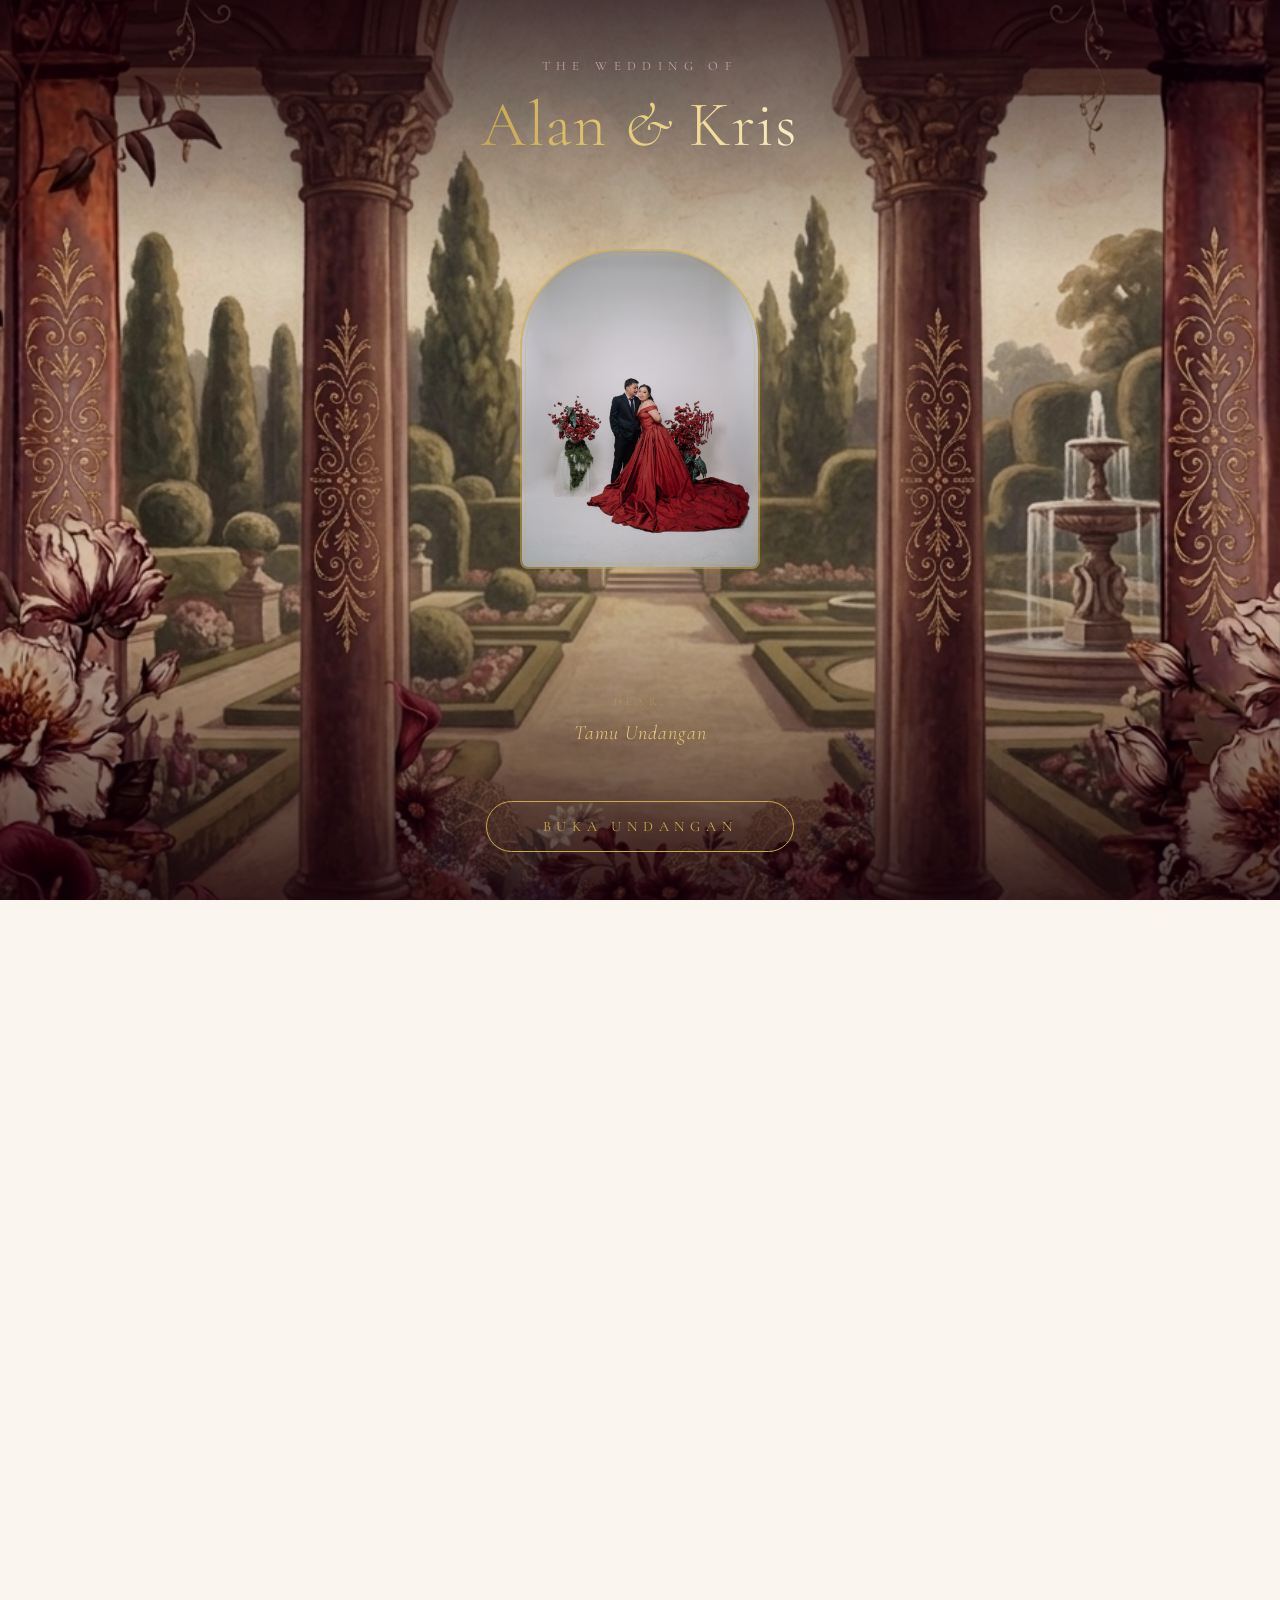
==== commit 8402ede6: "update again" ====
--- a/index.html
+++ b/index.html
@@ -19,37 +19,53 @@
         <div class="pre-inner">
             <div class="pre-monogram">
                 <svg class="pre-ring" viewBox="0 0 200 200" xmlns="http://www.w3.org/2000/svg">
-                    <circle cx="100" cy="100" r="90" fill="none" stroke="rgba(201,168,76,0.15)" stroke-width="0.5"/>
-                    <circle cx="100" cy="100" r="82" fill="none" stroke="rgba(201,168,76,0.3)" stroke-width="0.8"/>
-                    <circle cx="100" cy="100" r="80" fill="none" stroke="rgba(201,168,76,0.1)" stroke-width="0.3"/>
-                    <!-- Ornamental dashes on outer ring -->
-                    <circle cx="100" cy="100" r="90" fill="none" stroke="url(#goldGrad)" stroke-width="1" stroke-dasharray="4 12" class="pre-ring-rotate"/>
-                    <!-- Corner flourishes -->
-                    <path d="M100 12 Q100 6 94 10" fill="none" stroke="rgba(201,168,76,0.5)" stroke-width="0.8"/>
-                    <path d="M100 12 Q100 6 106 10" fill="none" stroke="rgba(201,168,76,0.5)" stroke-width="0.8"/>
-                    <path d="M100 188 Q100 194 94 190" fill="none" stroke="rgba(201,168,76,0.5)" stroke-width="0.8"/>
-                    <path d="M100 188 Q100 194 106 190" fill="none" stroke="rgba(201,168,76,0.5)" stroke-width="0.8"/>
-                    <path d="M12 100 Q6 100 10 94" fill="none" stroke="rgba(201,168,76,0.5)" stroke-width="0.8"/>
-                    <path d="M12 100 Q6 100 10 106" fill="none" stroke="rgba(201,168,76,0.5)" stroke-width="0.8"/>
-                    <path d="M188 100 Q194 100 190 94" fill="none" stroke="rgba(201,168,76,0.5)" stroke-width="0.8"/>
-                    <path d="M188 100 Q194 100 190 106" fill="none" stroke="rgba(201,168,76,0.5)" stroke-width="0.8"/>
-                    <!-- Small diamonds at cardinal points -->
-                    <polygon points="100,8 103,12 100,16 97,12" fill="rgba(201,168,76,0.4)"/>
-                    <polygon points="100,184 103,188 100,192 97,188" fill="rgba(201,168,76,0.4)"/>
-                    <polygon points="8,100 12,97 16,100 12,103" fill="rgba(201,168,76,0.4)"/>
-                    <polygon points="184,100 188,97 192,100 188,103" fill="rgba(201,168,76,0.4)"/>
                     <defs>
                         <linearGradient id="goldGrad" x1="0%" y1="0%" x2="100%" y2="100%">
                             <stop offset="0%" stop-color="#c9a84c"/>
                             <stop offset="50%" stop-color="#f0d78a"/>
                             <stop offset="100%" stop-color="#c9a84c"/>
                         </linearGradient>
+                        <linearGradient id="goldGradSoft" x1="0%" y1="0%" x2="100%" y2="100%">
+                            <stop offset="0%" stop-color="#b8923f"/>
+                            <stop offset="50%" stop-color="#e6c875"/>
+                            <stop offset="100%" stop-color="#b8923f"/>
+                        </linearGradient>
                     </defs>
+
+                    <!-- Outer thin circle (open at top to give airy feel like reference) -->
+                    <circle cx="100" cy="100" r="84" fill="none" stroke="url(#goldGrad)" stroke-width="1.1" stroke-linecap="round" stroke-dasharray="500 30" stroke-dashoffset="-15"/>
+
+                    <!-- Monogram letters A & K, intertwined -->
+                    <g class="pre-mono-letters" font-family="'Cormorant Garamond', 'EB Garamond', Georgia, serif" fill="url(#goldGrad)">
+                        <text x="122" y="136" text-anchor="middle" font-size="96" font-weight="400" font-style="italic">K</text>
+                        <text x="78" y="120" text-anchor="middle" font-size="92" font-weight="400" font-style="normal">A</text>
+                    </g>
+
+                    <!-- Decorative flourish swash that crosses A & K (mimics interlocked script) -->
+                    <path class="pre-mono-swash"
+                          d="M62 108 C 78 92, 96 122, 112 104 C 128 88, 142 116, 132 124"
+                          fill="none" stroke="url(#goldGradSoft)" stroke-width="1.2" stroke-linecap="round"/>
+
+                    <!-- Olive / leaf branch — curves along inner-left of circle, tip near base of A -->
+                    <g class="pre-mono-branch" fill="url(#goldGradSoft)" stroke="url(#goldGradSoft)" stroke-linecap="round" stroke-linejoin="round">
+                        <!-- main stem (S-curve hugging inner-left of circle) -->
+                        <path d="M52 178 C 28 168, 24 132, 80 132" fill="none" stroke-width="0.9" opacity="0.9"/>
+                        <!-- tip bud at base of stem -->
+                        <circle cx="52" cy="178" r="1.5" stroke="none"/>
+
+                        <!-- Outer-side leaves (left of stem, pointing outward-left) -->
+                        <ellipse cx="36" cy="172" rx="5" ry="1.6" transform="rotate(-30 36 172)" stroke="none"/>
+                        <ellipse cx="28" cy="158" rx="5.5" ry="1.7" transform="rotate(-5 28 158)" stroke="none"/>
+                        <ellipse cx="28" cy="142" rx="5.5" ry="1.7" transform="rotate(20 28 142)" stroke="none"/>
+                        <ellipse cx="38" cy="128" rx="5" ry="1.6" transform="rotate(55 38 128)" stroke="none"/>
+
+                        <!-- Inner-side leaves (right of stem, pointing toward letters) -->
+                        <ellipse cx="46" cy="164" rx="4.6" ry="1.5" transform="rotate(60 46 164)" stroke="none" opacity="0.9"/>
+                        <ellipse cx="44" cy="148" rx="4.6" ry="1.5" transform="rotate(85 44 148)" stroke="none" opacity="0.9"/>
+                        <ellipse cx="52" cy="134" rx="4.6" ry="1.5" transform="rotate(115 52 134)" stroke="none" opacity="0.9"/>
+                        <ellipse cx="68" cy="130" rx="4.4" ry="1.4" transform="rotate(150 68 130)" stroke="none" opacity="0.9"/>
+                    </g>
                 </svg>
-                <div class="pre-logo-text">
-                    <span class="pre-letter">A</span>
-                    <span class="pre-letter">K</span>
-                </div>
             </div>
             <div class="pre-date">26 · 06 · 2026</div>
             <div class="pre-bar">
--- a/css/style.css
+++ b/css/style.css
@@ -1901,21 +1901,44 @@
 
 .pre-monogram {
     position: relative;
-    width: clamp(160px, 40vw, 220px);
-    height: clamp(160px, 40vw, 220px);
-    margin: 0 auto 1.5rem;
+    width: clamp(200px, 48vw, 280px);
+    height: clamp(200px, 48vw, 280px);
+    margin: 0 auto 1.75rem;
 }
 
 .pre-ring {
     width: 100%;
     height: 100%;
-    filter: drop-shadow(0 0 8px rgba(201, 168, 76, 0.2));
-    animation: preGlow 3s ease-in-out infinite;
-}
-
-.pre-ring-rotate {
+    filter: drop-shadow(0 0 10px rgba(201, 168, 76, 0.25));
+    animation: preGlow 3.5s ease-in-out infinite;
+}
+
+/* SVG monogram parts: gentle draw-in / fade animations */
+.pre-ring > circle {
     transform-origin: 100px 100px;
-    animation: preRingSpin 20s linear infinite;
+    animation: preRingSpin 60s linear infinite;
+}
+
+.pre-mono-letters text {
+    opacity: 0;
+    animation: preFadeIn 1.1s ease 0.3s forwards;
+}
+
+.pre-mono-letters text:nth-child(2) {
+    animation-delay: 0.55s;
+}
+
+.pre-mono-swash {
+    stroke-dasharray: 220;
+    stroke-dashoffset: 220;
+    animation: preDraw 1.6s ease 0.85s forwards;
+    opacity: 0.85;
+}
+
+.pre-mono-branch {
+    opacity: 0;
+    transform-origin: 52px 178px;
+    animation: preBranchIn 1.2s ease 1.1s forwards;
 }
 
 @keyframes preRingSpin {
@@ -1923,30 +1946,22 @@
 }
 
 @keyframes preGlow {
-    0%, 100% { filter: drop-shadow(0 0 6px rgba(201, 168, 76, 0.15)); }
-    50% { filter: drop-shadow(0 0 20px rgba(201, 168, 76, 0.35)); }
-}
-
-.pre-logo-text {
-    position: absolute;
-    inset: 0;
-    display: flex;
-    align-items: center;
-    justify-content: center;
-    gap: 0.2rem;
-}
-
-.pre-letter {
-    font-family: var(--font-serif);
-    font-size: clamp(2.8rem, 8vw, 4.2rem);
-    font-weight: 300;
-    font-style: italic;
-    background: linear-gradient(90deg, #c9a84c 0%, #f0d78a 25%, #fff8e7 48%, #f0d78a 72%, #c9a84c 100%);
-    background-size: 250% auto;
-    -webkit-background-clip: text;
-    background-clip: text;
-    -webkit-text-fill-color: transparent;
-    animation: shimmerText 4s linear infinite;
+    0%, 100% { filter: drop-shadow(0 0 8px rgba(201, 168, 76, 0.18)); }
+    50%      { filter: drop-shadow(0 0 22px rgba(201, 168, 76, 0.4)); }
+}
+
+@keyframes preFadeIn {
+    from { opacity: 0; transform: translateY(4px); }
+    to   { opacity: 1; transform: translateY(0); }
+}
+
+@keyframes preDraw {
+    to { stroke-dashoffset: 0; }
+}
+
+@keyframes preBranchIn {
+    from { opacity: 0; transform: scale(0.85) rotate(-6deg); }
+    to   { opacity: 1; transform: scale(1) rotate(0); }
 }
 
 .pre-amp {
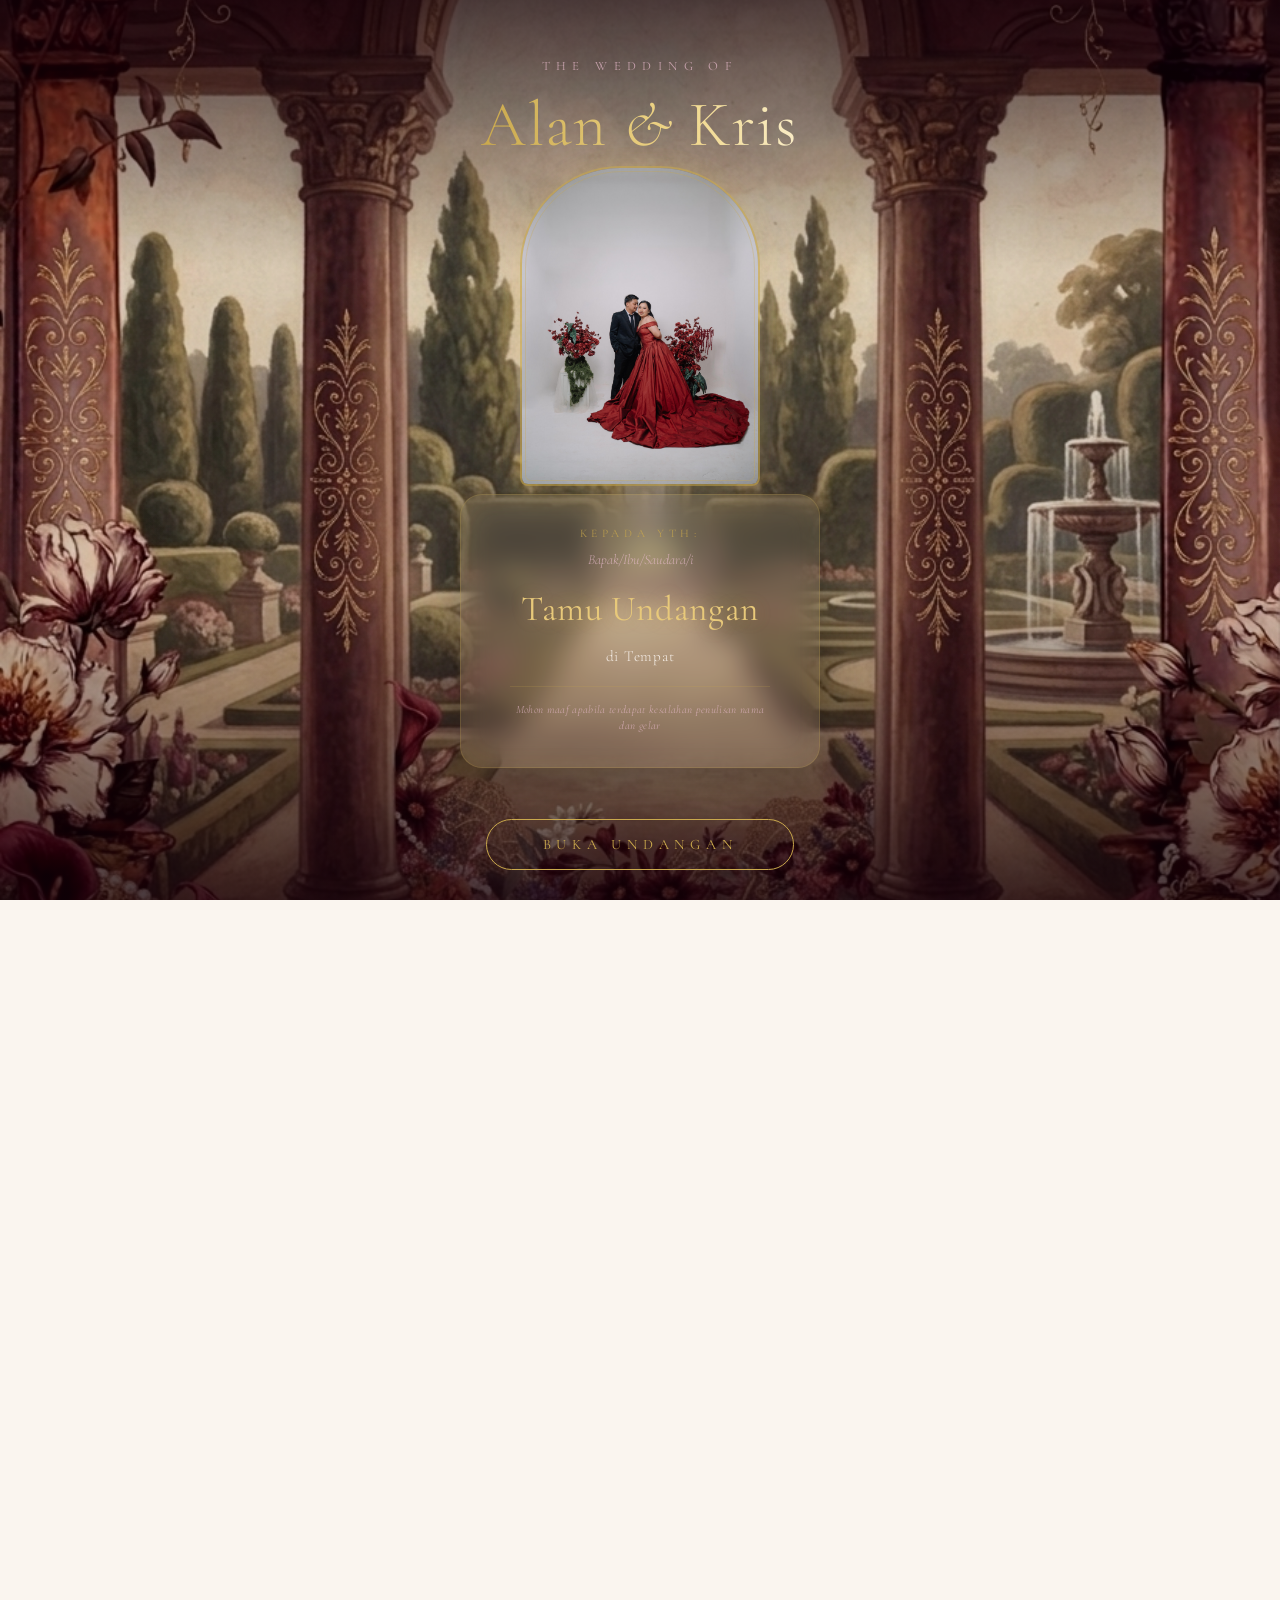
==== commit dca92de7: "update again" ====
--- a/index.html
+++ b/index.html
@@ -37,8 +37,8 @@
 
                     <!-- Monogram letters A & K, intertwined -->
                     <g class="pre-mono-letters" font-family="'Cormorant Garamond', 'EB Garamond', Georgia, serif" fill="url(#goldGrad)">
-                        <text x="122" y="136" text-anchor="middle" font-size="96" font-weight="400" font-style="italic">K</text>
-                        <text x="78" y="120" text-anchor="middle" font-size="92" font-weight="400" font-style="normal">A</text>
+                        <text x="122" y="142" text-anchor="middle" font-size="96" font-weight="400" font-style="italic">K</text>
+                        <text x="78" y="114" text-anchor="middle" font-size="92" font-weight="400" font-style="normal">A</text>
                     </g>
 
                     <!-- Decorative flourish swash that crosses A & K (mimics interlocked script) -->
@@ -91,9 +91,12 @@
                 </div>
             </div>
             <div class="cover-footer">
-                <div class="guest-label" id="guestLabel">
-                    <span class="guest-to">Dear,</span>
-                    <span class="guest-name" id="guestName">Tamu Undangan</span>
+                <div class="guest-card" id="guestLabel">
+                    <p class="guest-yth" data-i18n="guest-yth">KEPADA YTH:</p>
+                    <p class="guest-honorific" data-i18n="guest-honorific">Bapak/Ibu/Saudara/i</p>
+                    <h2 class="guest-name" id="guestName">Tamu Undangan</h2>
+                    <p class="guest-place" data-i18n="guest-place">di Tempat</p>
+                    <p class="guest-apology" data-i18n="guest-apology">Mohon maaf apabila terdapat kesalahan penulisan nama dan gelar</p>
                 </div>
                 <button class="open-btn" id="openBtn" data-i18n="open-btn">Buka Undangan</button>
             </div>
@@ -310,7 +313,7 @@
                         <div class="timeline-year">2017</div>
                         <div class="timeline-body">
                             <h4 data-i18n="tl-2017b-h">Pertemuan Pertama</h4>
-                            <p data-i18n="tl-2017b-p">Pertemuan pertama di sebuah bazar kecil menjadi awal, di mana tawa
+                            <p data-i18n="tl-2017b-p">Pertemuan pertama di sebuah Bazar PMKO menjadi awal, di mana tawa
                                 terasa ringan dan percakapan mengalir tanpa jeda. Sejak saat itu, kami berjalan sebagai
                                 sahabat — saling menguatkan, saling menjaga, dalam langkah yang tenang dan sederhana.
                             </p>
--- a/css/style.css
+++ b/css/style.css
@@ -293,28 +293,71 @@
 }
 
 
-.guest-label {
-    margin-top: 2rem;
+.guest-card {
+    width: 100%;
+    max-width: 360px;
+    margin: 0 auto;
+    padding: 1.8rem 1.6rem 2rem;
     display: flex;
     flex-direction: column;
     align-items: center;
-    gap: 0.3rem;
-}
-
-.guest-to {
-    font-size: 0.68rem;
+    text-align: center;
+    border-radius: 22px;
+    background: rgba(255, 255, 255, 0.05);
+    border: 1px solid rgba(201, 168, 76, 0.22);
+    box-shadow:
+        0 10px 40px rgba(0, 0, 0, 0.28),
+        inset 0 0 30px rgba(201, 168, 76, 0.04);
+    -webkit-backdrop-filter: blur(14px);
+    backdrop-filter: blur(14px);
+}
+
+.guest-yth {
+    font-size: 0.72rem;
     letter-spacing: 0.4em;
     text-transform: uppercase;
-    color: rgba(201, 168, 76, 0.5);
-}
-
-.guest-name {
-    font-size: 1.25rem;
+    color: rgba(201, 168, 76, 0.75);
+    margin-bottom: 0.3rem;
+}
+
+.guest-honorific {
+    font-size: 0.88rem;
     font-style: italic;
     font-weight: 300;
+    color: var(--rose-muted);
+    margin-bottom: 0.9rem;
+}
+
+.guest-card .guest-name {
+    font-family: var(--font-serif);
+    font-size: clamp(1.6rem, 6vw, 2.2rem);
+    font-style: normal;
+    font-weight: 400;
+    line-height: 1.2;
+    letter-spacing: 0.02em;
     color: var(--gold-light);
+    text-shadow: 0 0 18px rgba(201, 168, 76, 0.3);
+    margin: 0.1rem 0 0.9rem;
+}
+
+.guest-place {
+    font-size: 0.95rem;
+    font-weight: 300;
+    color: var(--off-white);
     letter-spacing: 0.05em;
-    text-shadow: 0 0 18px rgba(201, 168, 76, 0.3);
+}
+
+.guest-apology {
+    margin-top: 1rem;
+    padding-top: 0.9rem;
+    border-top: 1px solid rgba(201, 168, 76, 0.18);
+    font-size: 0.7rem;
+    font-style: italic;
+    font-weight: 300;
+    line-height: 1.5;
+    letter-spacing: 0.03em;
+    color: var(--rose-muted);
+    max-width: 260px;
 }
 
 .open-btn {
@@ -2426,4 +2469,17 @@
         padding: 0.9rem 2rem;
     }
 
+    .guest-card {
+        padding: 1.3rem 1.2rem 1.5rem;
+        border-radius: 18px;
+    }
+
+    .guest-honorific {
+        margin-bottom: 0.6rem;
+    }
+
+    .guest-card .guest-name {
+        margin: 0.1rem 0 0.6rem;
+    }
+
 }
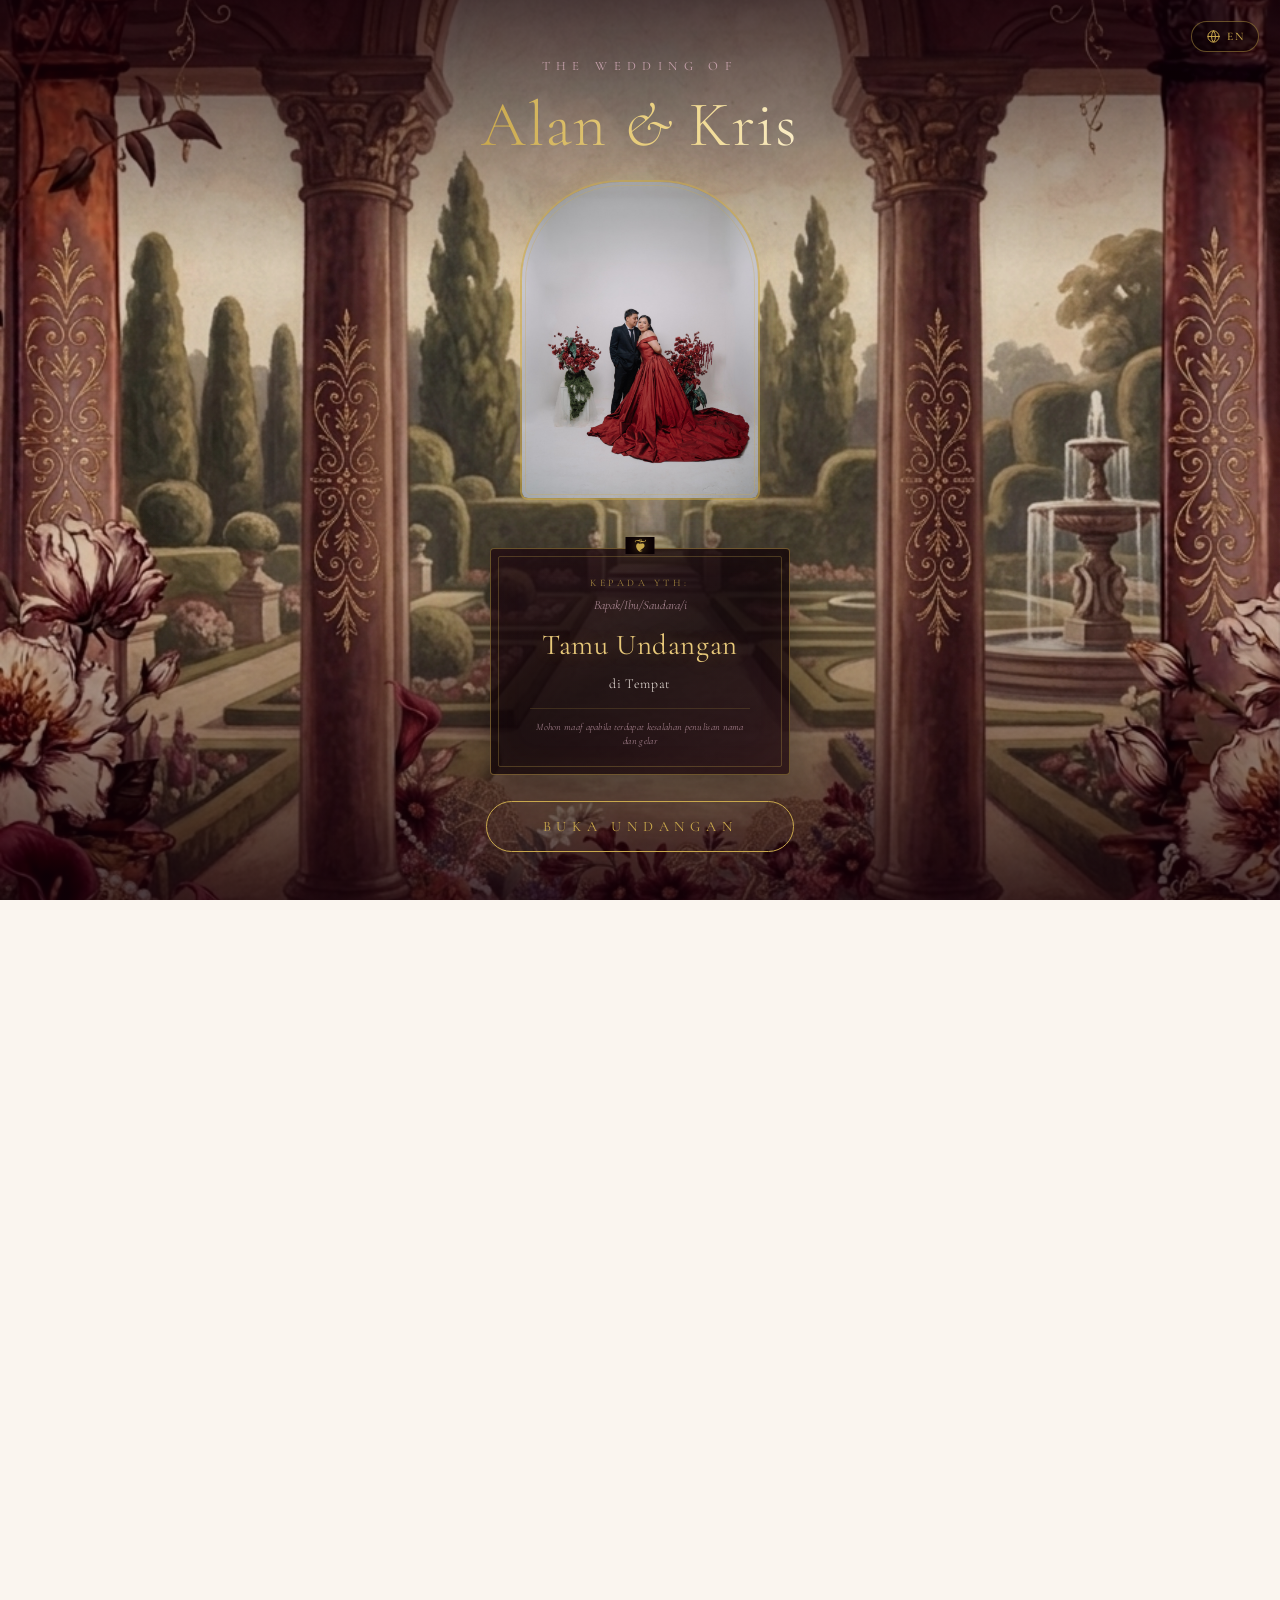
==== commit c0128127: "update again" ====
--- a/index.html
+++ b/index.html
@@ -80,6 +80,15 @@
             <img src="assets/cover/bg-cover.png" alt="Background">
         </div>
         <div class="cover-gradient"></div>
+        <button class="cover-lang" id="coverLangToggle" title="Switch Language" aria-label="Switch Language">
+            <svg viewBox="0 0 24 24" fill="none" stroke="currentColor" stroke-width="1.6"
+                stroke-linecap="round" stroke-linejoin="round">
+                <circle cx="12" cy="12" r="9" />
+                <line x1="3" y1="12" x2="21" y2="12" />
+                <path d="M12 3a14 14 0 0 1 0 18a14 14 0 0 1 0-18z" />
+            </svg>
+            <span id="coverLangLabel">EN</span>
+        </button>
         <div class="cover-content">
             <div class="cover-title-area">
                 <p class="wedding-label">The Wedding of</p>
--- a/css/style.css
+++ b/css/style.css
@@ -109,6 +109,40 @@
     pointer-events: none;
 }
 
+.cover-lang {
+    position: absolute;
+    top: 1.3rem;
+    right: 1.3rem;
+    z-index: 5;
+    display: inline-flex;
+    align-items: center;
+    gap: 0.4rem;
+    padding: 0.45rem 0.85rem;
+    background: rgba(13, 2, 7, 0.55);
+    border: 1px solid rgba(201, 168, 76, 0.45);
+    border-radius: 50px;
+    color: var(--gold);
+    font-family: var(--font-serif);
+    font-size: 0.72rem;
+    font-weight: 500;
+    letter-spacing: 0.15em;
+    cursor: pointer;
+    transition: var(--transition);
+}
+
+.cover-lang svg {
+    width: 15px;
+    height: 15px;
+    display: block;
+}
+
+.cover-lang:hover {
+    background: var(--gold);
+    color: var(--black);
+    border-color: var(--gold-light);
+    box-shadow: 0 0 16px rgba(201, 168, 76, 0.35);
+}
+
 .cover-content {
     position: relative;
     z-index: 3;
@@ -174,7 +208,8 @@
     display: flex;
     flex-direction: column;
     align-items: center;
-    gap: 1rem;
+    gap: 1.6rem;
+    margin-top: 1.6rem;
     width: 100%;
     max-width: 360px;
 }
@@ -294,74 +329,102 @@
 
 
 .guest-card {
+    position: relative;
     width: 100%;
-    max-width: 360px;
+    max-width: 300px;
     margin: 0 auto;
-    padding: 1.8rem 1.6rem 2rem;
+    padding: 1.6rem 1.4rem;
     display: flex;
     flex-direction: column;
     align-items: center;
     text-align: center;
-    border-radius: 22px;
-    background: rgba(255, 255, 255, 0.05);
-    border: 1px solid rgba(201, 168, 76, 0.22);
+    border-radius: 4px;
+    background:
+        linear-gradient(150deg,
+            rgba(26, 4, 14, 0.78) 0%,
+            rgba(13, 2, 7, 0.85) 50%,
+            rgba(26, 4, 14, 0.78) 100%);
+    border: 1px solid rgba(201, 168, 76, 0.45);
     box-shadow:
-        0 10px 40px rgba(0, 0, 0, 0.28),
-        inset 0 0 30px rgba(201, 168, 76, 0.04);
-    -webkit-backdrop-filter: blur(14px);
-    backdrop-filter: blur(14px);
+        0 12px 45px rgba(0, 0, 0, 0.4),
+        inset 0 0 40px rgba(201, 168, 76, 0.05);
+}
+
+/* inner gold frame */
+.guest-card::before {
+    content: '';
+    position: absolute;
+    inset: 7px;
+    border: 1px solid rgba(201, 168, 76, 0.28);
+    border-radius: 2px;
+    pointer-events: none;
+}
+
+/* decorative ornament */
+.guest-card::after {
+    content: '\2766';
+    position: absolute;
+    top: -0.7em;
+    left: 50%;
+    transform: translateX(-50%);
+    padding: 0 0.5rem;
+    font-size: 1.1rem;
+    line-height: 1;
+    color: var(--gold);
+    background: #0a0004;
+    text-shadow: 0 0 10px rgba(201, 168, 76, 0.5);
 }
 
 .guest-yth {
-    font-size: 0.72rem;
-    letter-spacing: 0.4em;
+    font-size: 0.62rem;
+    letter-spacing: 0.35em;
     text-transform: uppercase;
     color: rgba(201, 168, 76, 0.75);
-    margin-bottom: 0.3rem;
+    margin-bottom: 0.25rem;
 }
 
 .guest-honorific {
-    font-size: 0.88rem;
+    font-size: 0.78rem;
     font-style: italic;
     font-weight: 300;
     color: var(--rose-muted);
-    margin-bottom: 0.9rem;
+    margin-bottom: 0.6rem;
 }
 
 .guest-card .guest-name {
     font-family: var(--font-serif);
-    font-size: clamp(1.6rem, 6vw, 2.2rem);
+    font-size: clamp(1.35rem, 5vw, 1.8rem);
     font-style: normal;
     font-weight: 400;
     line-height: 1.2;
     letter-spacing: 0.02em;
     color: var(--gold-light);
     text-shadow: 0 0 18px rgba(201, 168, 76, 0.3);
-    margin: 0.1rem 0 0.9rem;
+    margin: 0.1rem 0 0.6rem;
 }
 
 .guest-place {
-    font-size: 0.95rem;
+    font-size: 0.85rem;
     font-weight: 300;
     color: var(--off-white);
     letter-spacing: 0.05em;
 }
 
 .guest-apology {
-    margin-top: 1rem;
-    padding-top: 0.9rem;
+    margin-top: 0.8rem;
+    padding-top: 0.7rem;
     border-top: 1px solid rgba(201, 168, 76, 0.18);
-    font-size: 0.7rem;
+    font-size: 0.62rem;
     font-style: italic;
     font-weight: 300;
-    line-height: 1.5;
+    line-height: 1.45;
     letter-spacing: 0.03em;
     color: var(--rose-muted);
-    max-width: 260px;
+    max-width: 220px;
 }
 
 .open-btn {
-    margin-top: 2.2rem;
+    margin-top: 0;
     padding: 1rem 3.5rem;
     background: transparent;
     border: 1px solid var(--gold);
@@ -2396,6 +2459,26 @@
 
 /* --- Tablet & Mobile (≤768px) --- */
 @media (max-width: 768px) {
+    .cover-content {
+        padding: 2.5rem 1.5rem 2.5rem;
+    }
+
+    .cover-photo-frame {
+        max-height: 40vh;
+    }
+
+    .cover-footer {
+        gap: 1.4rem;
+    }
+
+    .open-btn {
+        margin-top: 0;
+        width: 100%;
+        max-width: 300px;
+        box-sizing: border-box;
+        padding: 0.9rem 1.5rem;
+    }
+
     .section-padded {
         padding: 5rem 1.5rem;
     }
@@ -2469,9 +2552,21 @@
         padding: 0.9rem 2rem;
     }
 
+    .cover-lang {
+        top: 1rem;
+        right: 1rem;
+        padding: 0.4rem 0.7rem;
+        font-size: 0.68rem;
+    }
+
+    .cover-lang svg {
+        width: 13px;
+        height: 13px;
+    }
+
     .guest-card {
-        padding: 1.3rem 1.2rem 1.5rem;
-        border-radius: 18px;
+        padding: 1.4rem 1.2rem;
+        border-radius: 4px;
     }
 
     .guest-honorific {
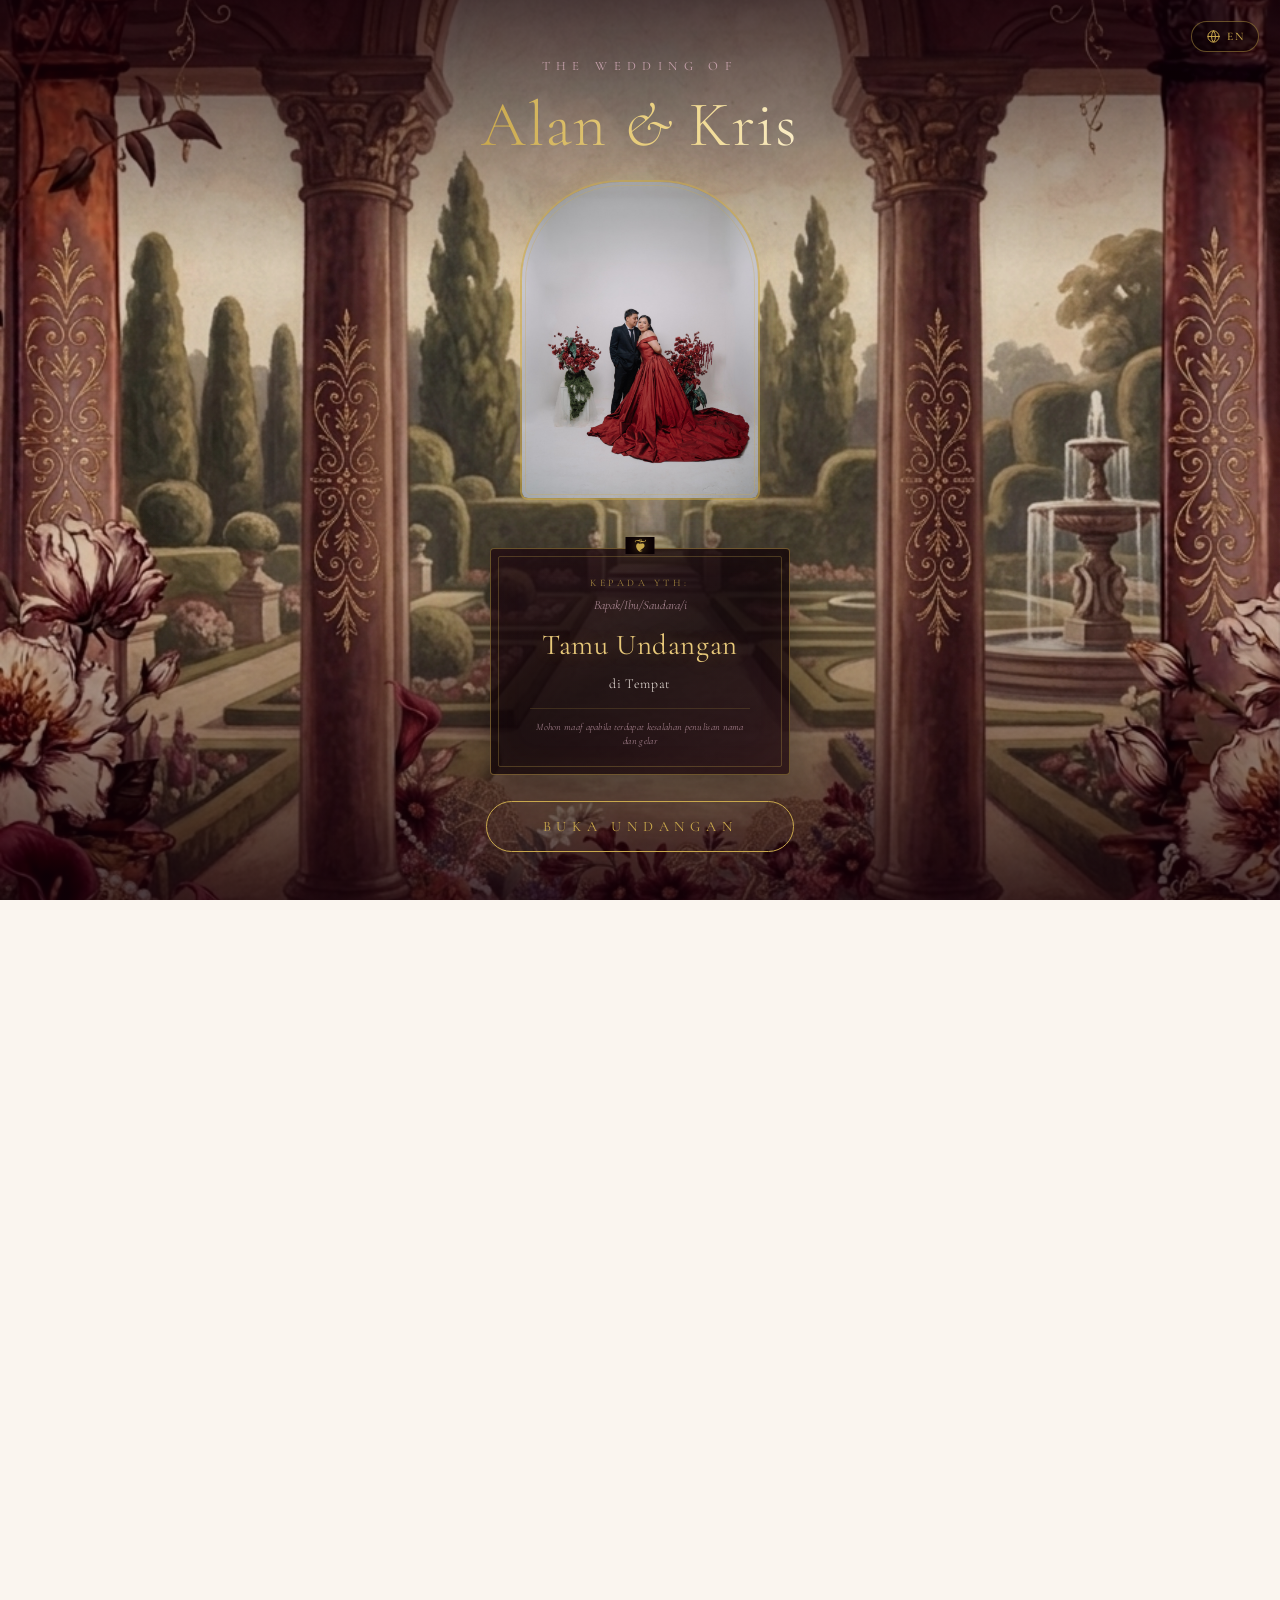
==== commit 34d1440c: "update again" ====
--- a/index.html
+++ b/index.html
@@ -5,6 +5,31 @@
     <meta charset="UTF-8">
     <meta name="viewport" content="width=device-width, initial-scale=1.0">
     <title>Undangan Pernikahan — Alan & Kris</title>
+    <meta name="description"
+        content="Dengan penuh sukacita, kami mengundang Anda untuk hadir di pernikahan Alan & Kris. Mari rayakan momen bahagia ini bersama kami.">
+
+    <!-- ===== Open Graph / Link Preview ===== -->
+    <meta property="og:type" content="website">
+    <meta property="og:site_name" content="Undangan Pernikahan Alan & Kris">
+    <meta property="og:title" content="Undangan Pernikahan — Alan & Kris">
+    <meta property="og:description"
+        content="Dengan penuh sukacita, kami mengundang Anda untuk hadir di pernikahan Alan & Kris. Mari rayakan momen bahagia ini bersama kami.">
+    <meta property="og:url" content="https://wedding-alan-kris.netlify.app/">
+    <meta property="og:image" content="https://wedding-alan-kris.netlify.app/assets/og-image.jpg">
+    <meta property="og:image:secure_url" content="https://wedding-alan-kris.netlify.app/assets/og-image.jpg">
+    <meta property="og:image:type" content="image/jpeg">
+    <meta property="og:image:width" content="1200">
+    <meta property="og:image:height" content="630">
+    <meta property="og:image:alt" content="Alan & Kris">
+    <meta property="og:locale" content="id_ID">
+
+    <!-- ===== Twitter Card ===== -->
+    <meta name="twitter:card" content="summary_large_image">
+    <meta name="twitter:title" content="Undangan Pernikahan — Alan & Kris">
+    <meta name="twitter:description"
+        content="Dengan penuh sukacita, kami mengundang Anda untuk hadir di pernikahan Alan & Kris.">
+    <meta name="twitter:image" content="https://wedding-alan-kris.netlify.app/assets/og-image.jpg">
+
     <link rel="preconnect" href="https://fonts.googleapis.com">
     <link
         href="https://fonts.googleapis.com/css2?family=Cormorant+Garamond:ital,wght@0,300;0,400;0,600;1,300;1,400;1,600&family=EB+Garamond:ital,wght@0,400;0,500;1,400&display=swap"
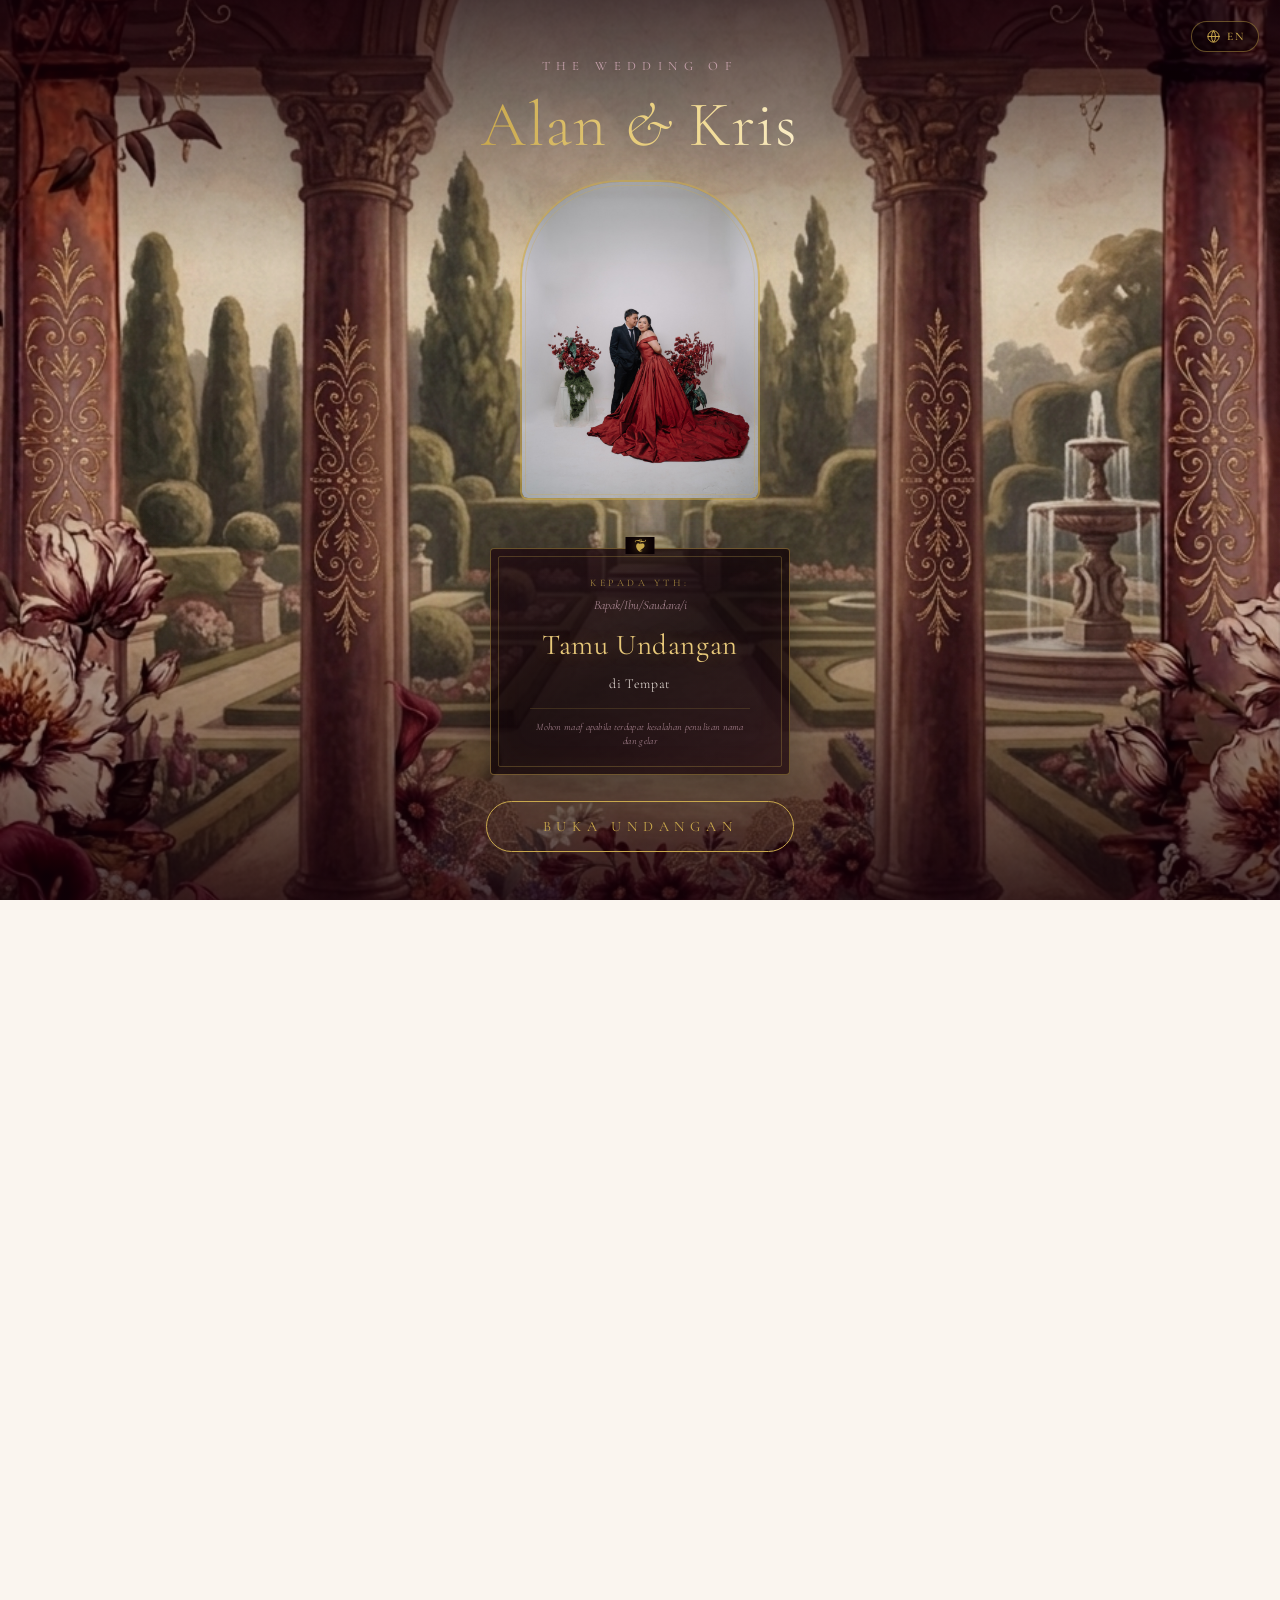
==== commit 5a5af0d0: "update again" ====
--- a/index.html
+++ b/index.html
@@ -462,11 +462,6 @@
 
                         <!-- Closed state -->
                         <div class="env-front" id="envFront">
-                            <div class="env-label" data-i18n="env-label-to">Untuk</div>
-                            <div class="env-name">Alan &amp; Kris</div>
-                            <div class="env-separator"></div>
-                            <div class="env-label" style="margin-bottom:6px;" data-i18n="env-label-from">dari</div>
-                            <div class="env-from" id="envGuestName">Tamu Undangan</div>
                             <div class="env-hint" data-i18n="env-hint">— ketuk untuk membuka —</div>
                         </div>
 
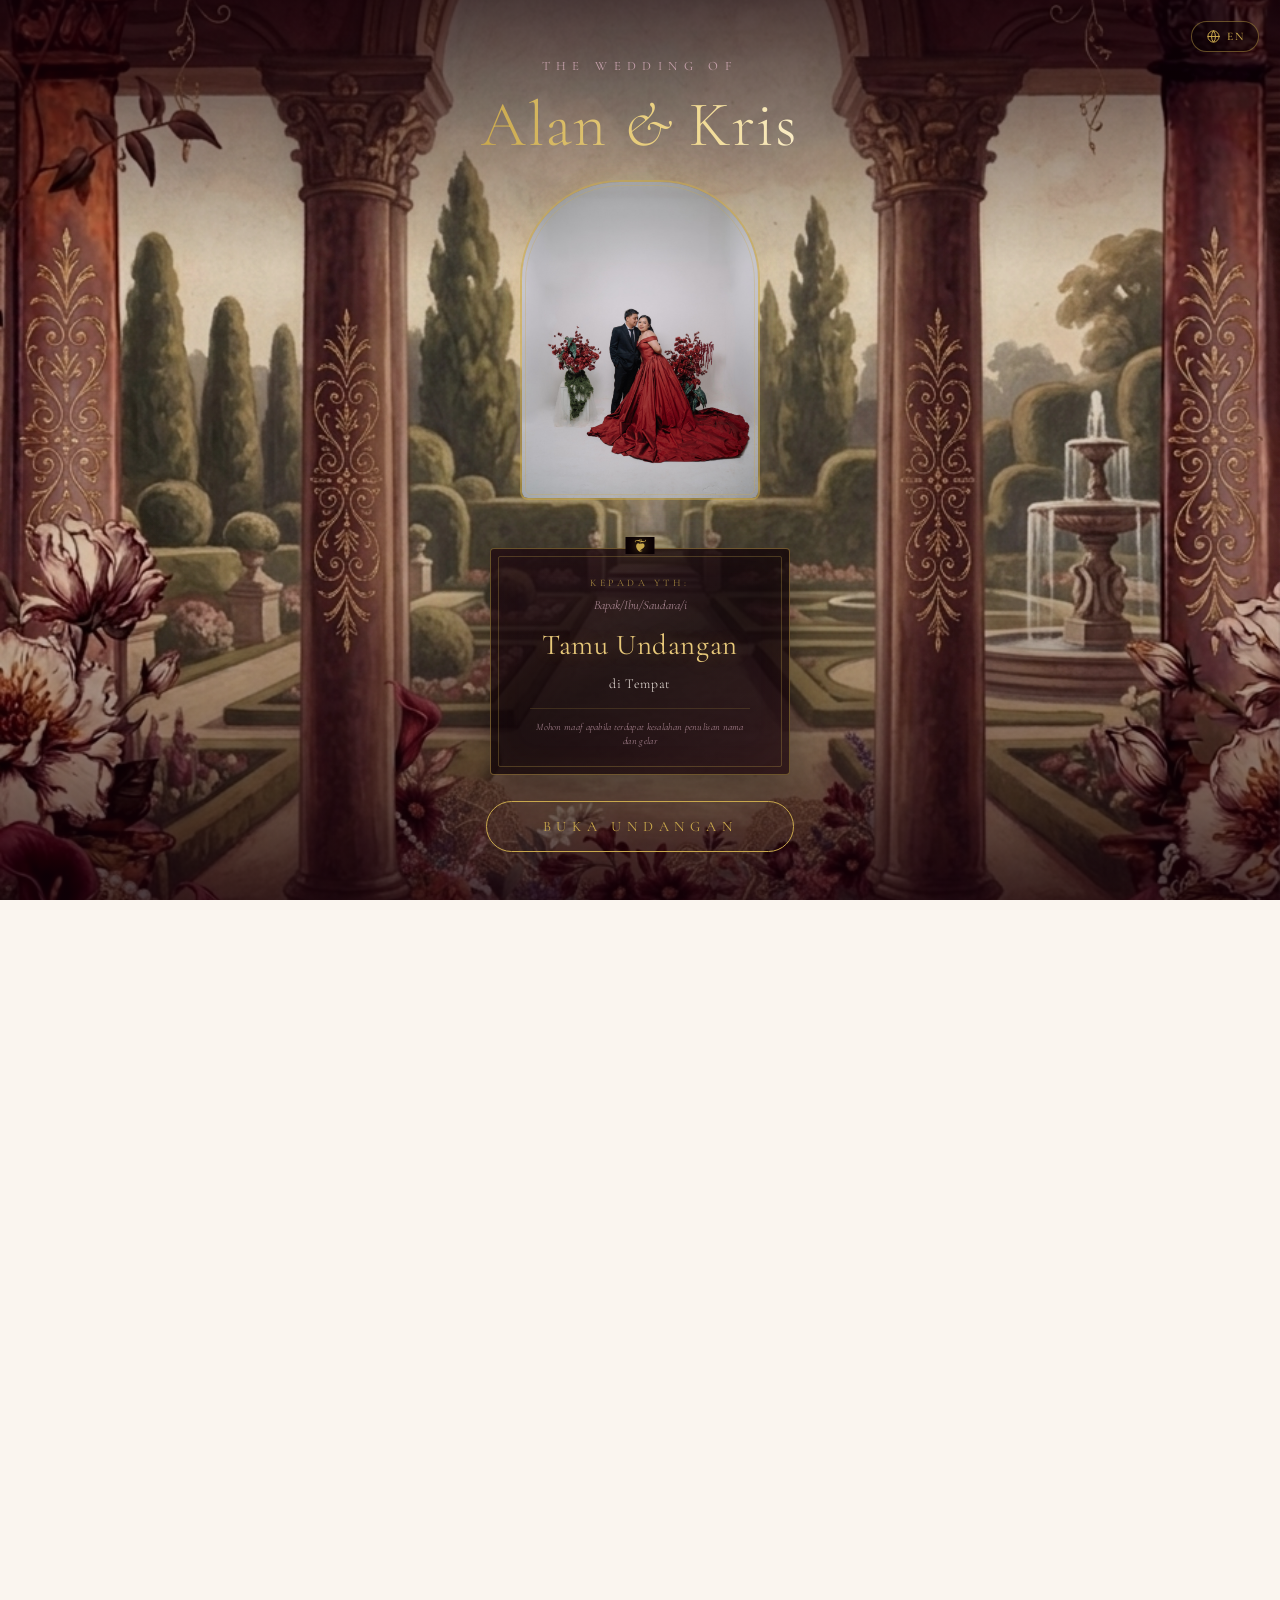
==== commit 66919267: "update again" ====
--- a/index.html
+++ b/index.html
@@ -407,7 +407,7 @@
         <section id="rsvp" class="section-padded">
             <div class="section-content">
                 <h3 class="section-title fade-in" data-i18n="rsvp-title">Konfirmasi Kehadiran</h3>
-                <p class="section-sub fade-in" data-i18n="rsvp-sub">Mohon konfirmasi kehadiran Anda sebelum 19 · 06 · 2026</p>
+                <p class="section-sub fade-in" data-i18n="rsvp-sub">Mohon konfirmasi kehadiran Anda sebelum 23 · 06 · 2026</p>
                 <form class="rsvp-form fade-in" id="rsvpForm">
                     <div class="form-group">
                         <input type="text" placeholder="Nama Lengkap Anda" data-i18n-ph="rsvp-ph-name" required>
--- a/css/style.css
+++ b/css/style.css
@@ -6,21 +6,14 @@
 :root {
     --gold: #c9a84c;
     --gold-light: #e8c97a;
-    --gold-lighter: #f5e4b0;
     --gold-dark: #8b6914;
-    --gold-glow: rgba(201, 168, 76, 0.15);
     --white: #fdf8f0;
     --off-white: #f5ede6;
     --cream: #faf5ef;
-    --cream-dark: #f0e6da;
     --burgundy: #5a0028;
     --burgundy-deep: #3d001a;
-    --burgundy-light: #7a0038;
-    --burgundy-muted: #8c1045;
     --black: #130008;
     --dark: #1e000e;
-    --dark2: #280014;
-    --dark3: #32001a;
     --text-dark: #3a1520;
     --text-dark-muted: rgba(58, 21, 32, 0.6);
     --text-muted: rgba(240, 210, 220, 0.65);
@@ -214,15 +207,6 @@
     max-width: 360px;
 }
 
-.cross-icon {
-    font-size: 2.8rem;
-    color: var(--gold);
-    margin-bottom: 1.2rem;
-    display: block;
-    animation: glowPulse 3s ease-in-out infinite;
-    filter: drop-shadow(0 0 8px rgba(201, 168, 76, 0.6));
-}
-
 .wedding-label {
     font-size: 0.8rem;
     letter-spacing: 0.5em;
@@ -247,48 +231,6 @@
 .amp {
     font-style: italic;
     font-weight: 300;
-}
-
-.verse-box {
-    margin: 2.5rem auto;
-    padding: 1.8rem 2.5rem;
-    border: 1px solid rgba(201, 168, 76, 0.25);
-    border-top: none;
-    border-bottom: none;
-    background: linear-gradient(135deg, rgba(201, 168, 76, 0.04) 0%, transparent 100%);
-    position: relative;
-}
-
-.verse-box::before,
-.verse-box::after {
-    content: '';
-    position: absolute;
-    left: 0;
-    right: 0;
-    height: 1px;
-    background: linear-gradient(to right, transparent, var(--gold), transparent);
-}
-
-.verse-box::before {
-    top: 0;
-}
-
-.verse-box::after {
-    bottom: 0;
-}
-
-.verse-text {
-    font-style: italic;
-    font-size: 1.05rem;
-    color: var(--off-white);
-    line-height: 1.9;
-}
-
-.verse-ref {
-    font-size: 0.82rem;
-    color: var(--gold-light);
-    margin-top: 0.8rem;
-    letter-spacing: 0.15em;
 }
 
 .countdown {
@@ -1024,14 +966,6 @@
     right: 0;
 }
 
-.cross-small {
-    color: var(--gold);
-    font-size: 1.6rem;
-    margin-bottom: 1.8rem;
-    display: block;
-    filter: drop-shadow(0 0 8px rgba(201, 168, 76, 0.5));
-}
-
 blockquote {
     padding: 2.5rem 3rem;
     border: 1px solid rgba(201, 168, 76, 0.25);
@@ -1347,8 +1281,7 @@
         var(--cream);
 }
 
-.rsvp-form,
-.wish-form {
+.rsvp-form {
     display: flex;
     flex-direction: column;
     gap: 1rem;
@@ -1362,9 +1295,7 @@
 
 .rsvp-form input,
 .rsvp-form select,
-.rsvp-form textarea,
-.wish-form input,
-.wish-form textarea {
+.rsvp-form textarea {
     width: 100%;
     background: rgba(255, 255, 255, 0.8);
     border: 1px solid rgba(201, 168, 76, 0.3);
@@ -1379,17 +1310,13 @@
 }
 
 .rsvp-form input::placeholder,
-.rsvp-form textarea::placeholder,
-.wish-form input::placeholder,
-.wish-form textarea::placeholder {
+.rsvp-form textarea::placeholder {
     color: rgba(58, 21, 32, 0.35);
 }
 
 .rsvp-form input:focus,
 .rsvp-form select:focus,
-.rsvp-form textarea:focus,
-.wish-form input:focus,
-.wish-form textarea:focus {
+.rsvp-form textarea:focus {
     border-color: var(--gold);
     background: rgba(255, 255, 255, 1);
     box-shadow: 0 0 12px rgba(201, 168, 76, 0.1);
@@ -1405,8 +1332,7 @@
     color: var(--text-dark);
 }
 
-.rsvp-form textarea,
-.wish-form textarea {
+.rsvp-form textarea {
     resize: none;
     font-style: italic;
 }
@@ -1546,7 +1472,9 @@
 }
 
 .env-body {
-    background: linear-gradient(160deg, var(--burgundy-deep) 0%, var(--burgundy) 50%, var(--burgundy-deep) 100%);
+    background:
+        url("../assets/pattern-damask.svg") 0 0 / 140px 140px repeat,
+        linear-gradient(160deg, var(--burgundy-deep) 0%, var(--burgundy) 50%, var(--burgundy-deep) 100%);
     border: 1px solid rgba(201, 168, 76, 0.4);
     position: relative;
     overflow: hidden;
@@ -1566,35 +1494,6 @@
 
 .env-front.env-hidden {
     display: none;
-}
-
-.env-label {
-    font-size: 0.7rem;
-    letter-spacing: 0.4em;
-    text-transform: uppercase;
-    color: var(--gold);
-    margin-bottom: 0.5rem;
-}
-
-.env-name {
-    font-size: 1.6rem;
-    font-style: italic;
-    color: var(--gold-lighter);
-    font-weight: 300;
-}
-
-.env-separator {
-    width: 100px;
-    height: 1px;
-    background: linear-gradient(to right, transparent, var(--gold), transparent);
-    margin: 1.2rem auto;
-}
-
-.env-from {
-    font-size: 1.1rem;
-    font-style: italic;
-    color: var(--gold-light);
-    font-weight: 300;
 }
 
 .env-hint {
@@ -1932,18 +1831,6 @@
 }
 
 /* ===== KEYFRAMES ===== */
-@keyframes glowPulse {
-
-    0%,
-    100% {
-        filter: drop-shadow(0 0 6px rgba(201, 168, 76, 0.5));
-    }
-
-    50% {
-        filter: drop-shadow(0 0 20px rgba(201, 168, 76, 1)) drop-shadow(0 0 40px rgba(201, 168, 76, 0.4));
-    }
-}
-
 @keyframes floatDown {
 
     0%,
@@ -2068,16 +1955,6 @@
 @keyframes preBranchIn {
     from { opacity: 0; transform: scale(0.85) rotate(-6deg); }
     to   { opacity: 1; transform: scale(1) rotate(0); }
-}
-
-.pre-amp {
-    font-family: var(--font-serif);
-    font-size: clamp(1.4rem, 4vw, 2rem);
-    font-weight: 300;
-    color: var(--gold);
-    opacity: 0.6;
-    margin: 0 0.1rem;
-    padding-top: 0.3rem;
 }
 
 .pre-date {
